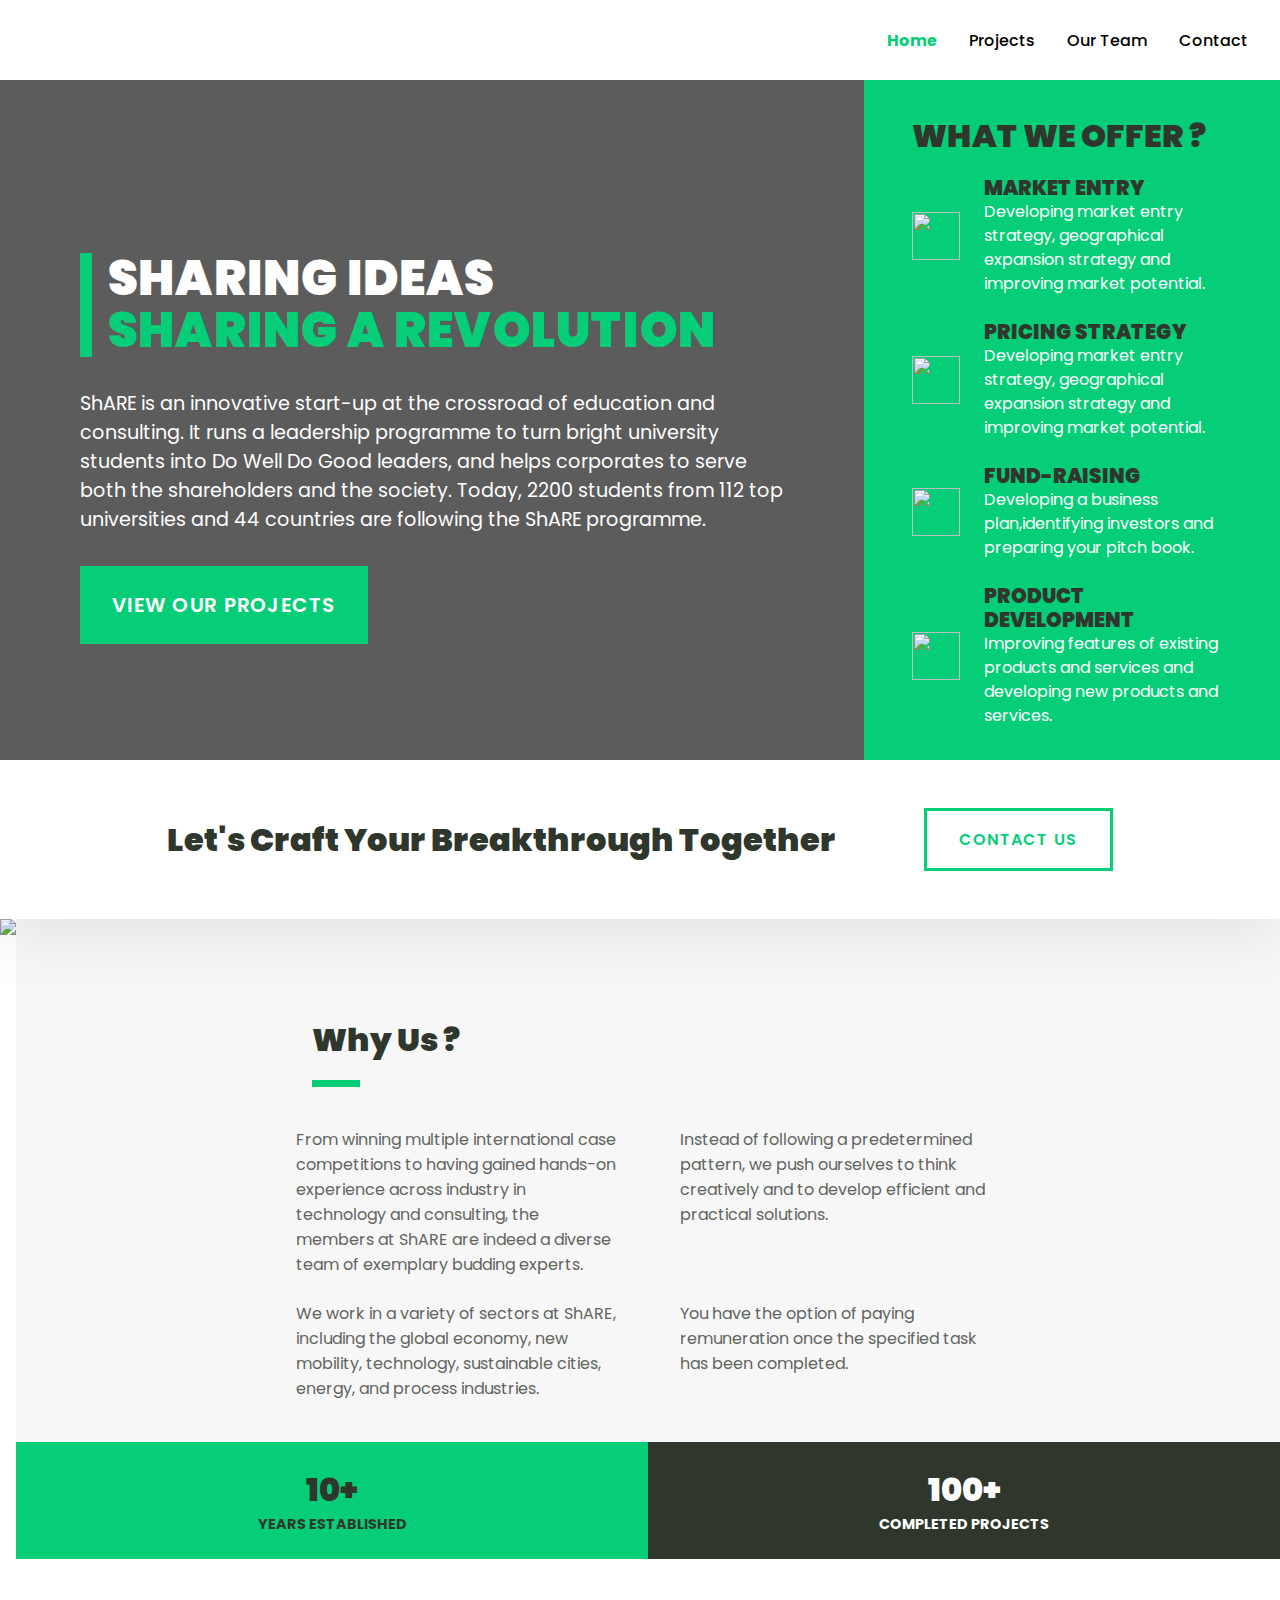
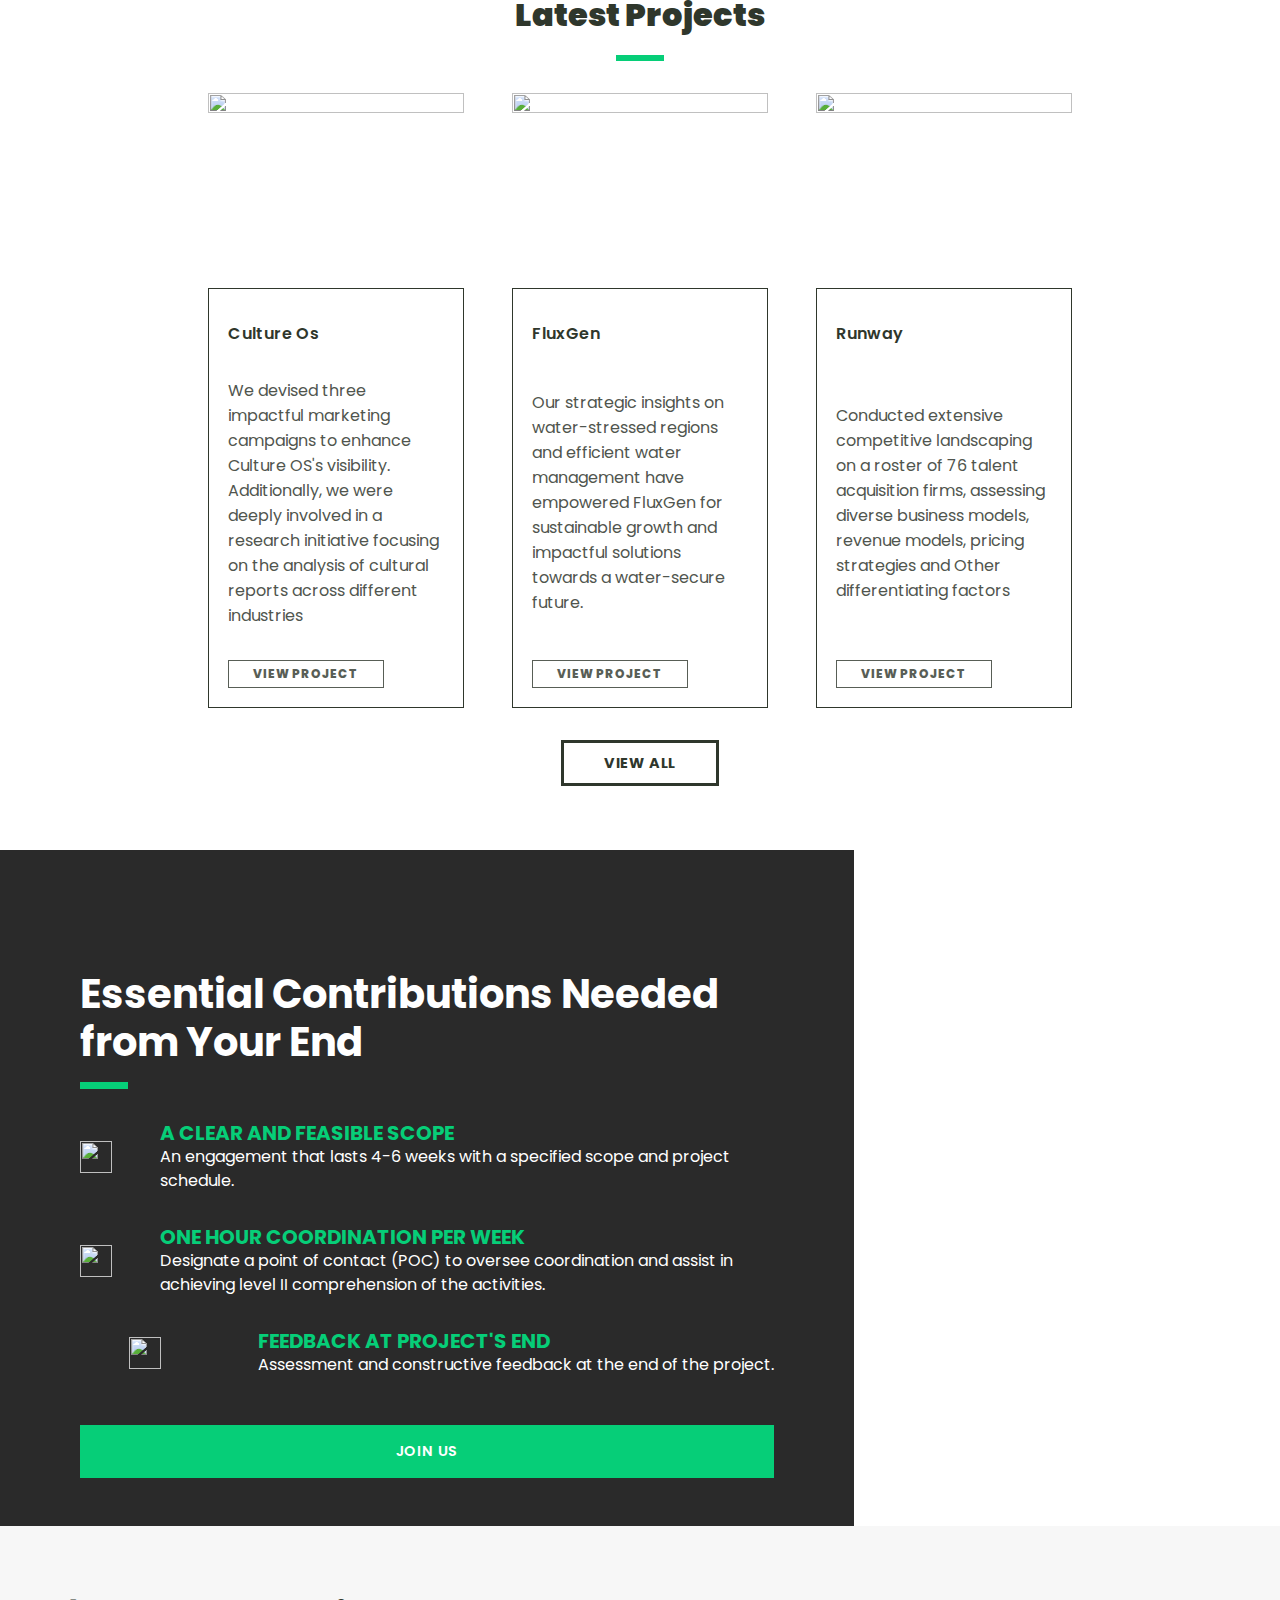
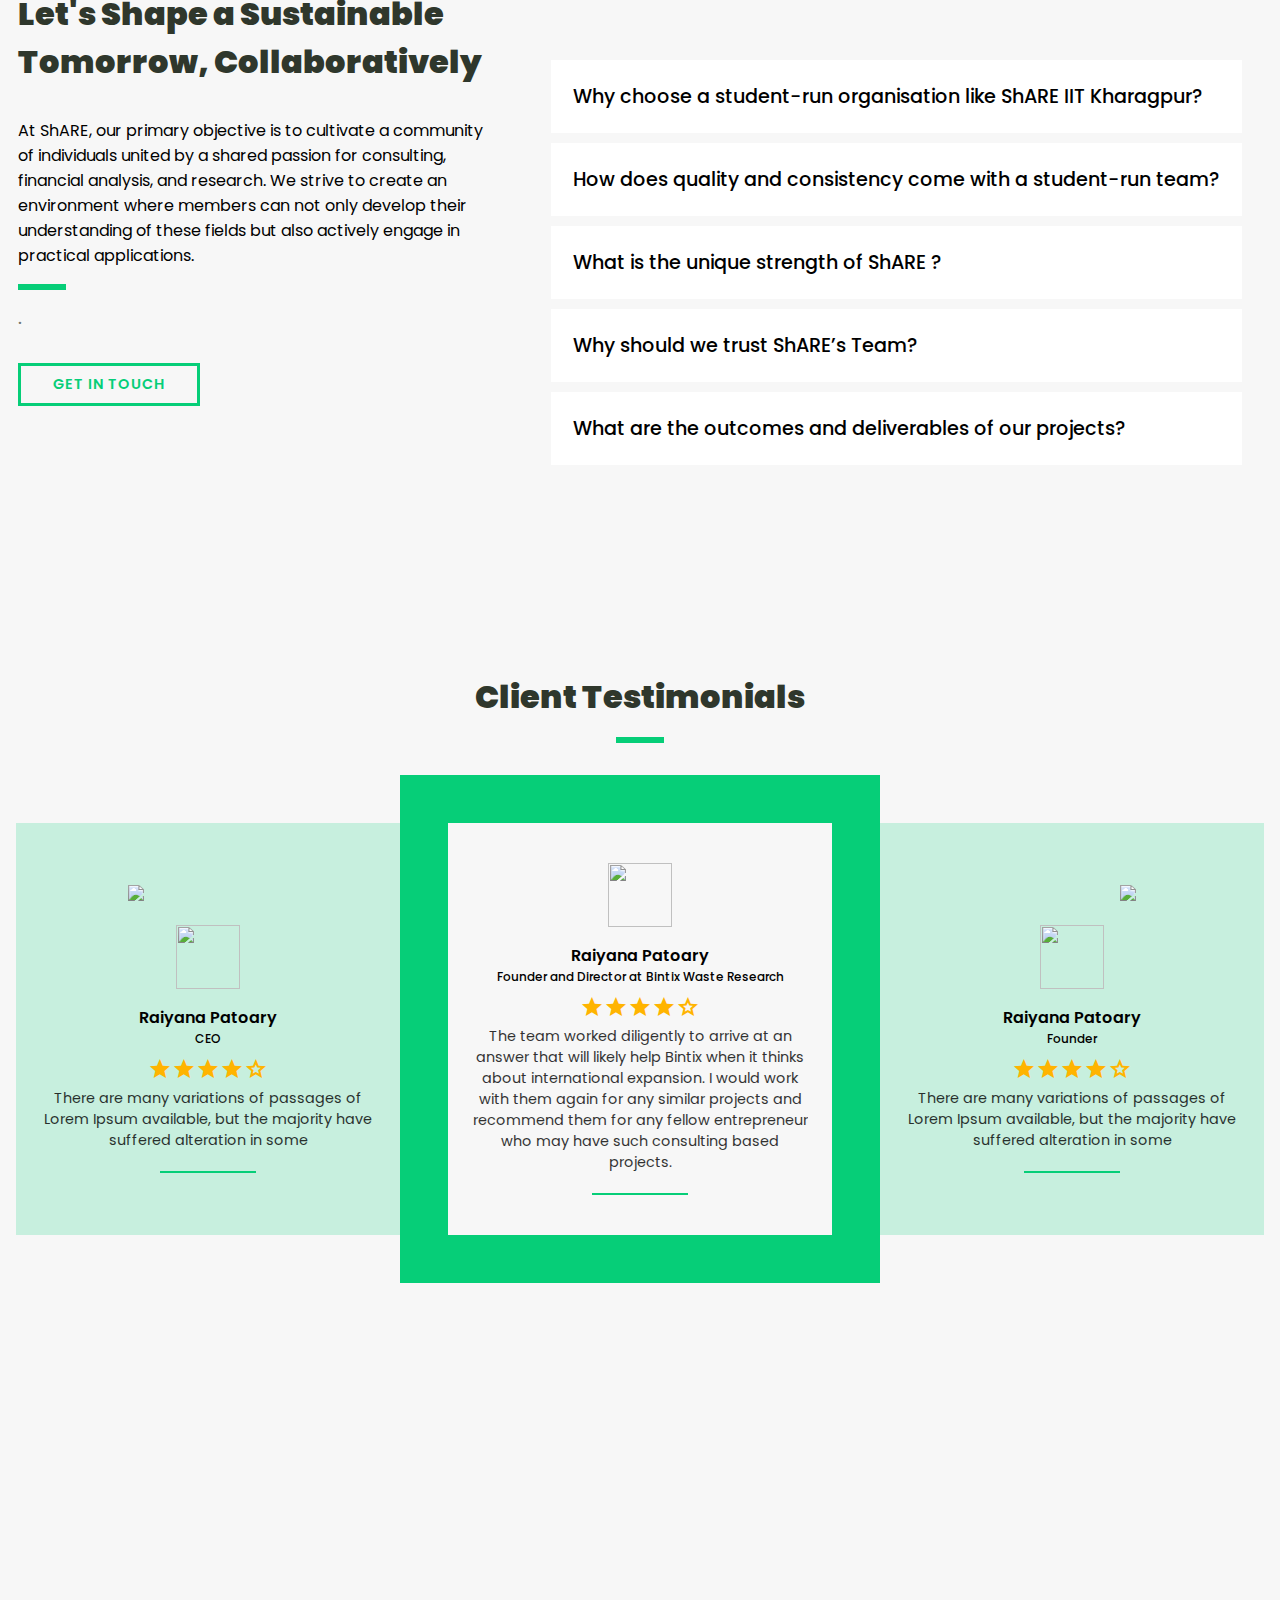
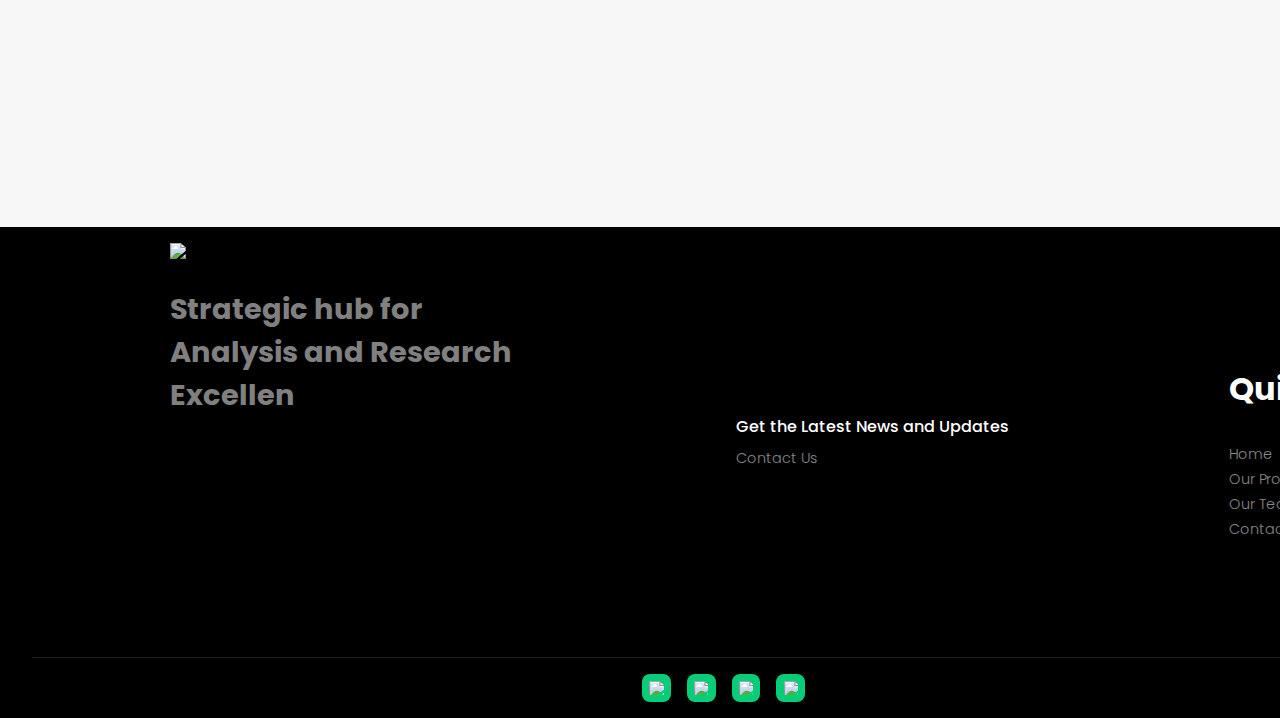
==== index.html @ e499ba80 "Add files via upload" ====
<!DOCTYPE html>
<html lang="en">
<head>
    <meta charset="UTF-8">
    <meta name="viewport" content="width=device-width, initial-scale=1.0">
    <title>ShARE - IIT Kharagpur</title>
    <link rel="stylesheet" href="style.css">
</head>
<body>
    <div id="navbar">
        
        <div id="navLogo">
            <input id="menu" class="material-symbols-outlined" type="button" value="menu">
            <div id="sidebar">
                <a href="/" style="color: #06ce78; font-weight: bolder;">Home</a>
                <a href="projects.html">Projects</a>
                <a href="Team.html">Our Team</a>
                <a href="contact.html">Contact</a>
            </div>
            <img src="assets/Logo_Share.png" alt="" id="logo">
        </div>
        <div id="navLinks">
            <a href="/" style="color: #06ce78; font-weight: bolder;">Home</a>
            <a href="projects.html">Projects</a>
            <a href="Team.html">Our Team</a>
            <a href="contact.html">Contact</a>
        </div>
    </div>


    <div id="hero">
        <div id="heroLeft">
            <!-- <img id="heroBgImg" src="assets/hero-bg.jpg"> -->
            <div id="heroLeftContent">
                <br>
                <div id="heroMotto">
                    <span>SHARING IDEAS</span>
                    <span>SHARING A REVOLUTION</span>
                </div>
                <div id="heroAbout">
                    ShARE is an innovative start-up at the crossroad of education and consulting. It runs a leadership programme to turn bright university students into Do Well Do Good leaders, and helps corporates to serve both the shareholders and the society. Today, 2200 students from 112 top universities and 44 countries are following the ShARE programme.
                </div>
                <a href= "projects.html"><input id="heroBtn" type="button" value="VIEW OUR PROJECTS"></a>
            </div>
            
        </div>

        <div id="heroRight">
            <span id="heroOfferTitle">WHAT WE OFFER ?</span>
            <div id="heroOfferList">
                <div class="heroOfferItem">
                    <img class="heroOfferImg" src="assets/offer1.png">
                    <div class="heroOfferInfo">
                        <span class="heroOfferHead">MARKET ENTRY</span>
                        <span class="heroOfferText">Developing market entry strategy, geographical expansion strategy and improving market potential.
                        </span>
                    </div>
                </div>
                <div class="heroOfferItem">
                    <img class="heroOfferImg" src="assets/offer2.png">
                    <div class="heroOfferInfo">
                        <span class="heroOfferHead">PRICING STRATEGY</span>
                        <span class="heroOfferText">Developing market entry strategy, geographical expansion strategy and improving market potential.
                        </span>
                    </div>
                </div>
                <div class="heroOfferItem">
                    <img class="heroOfferImg" src="assets/offer3.png">
                    <div class="heroOfferInfo">
                        <span class="heroOfferHead">FUND-RAISING</span>
                        <span class="heroOfferText">Developing a business plan,identifying investors and preparing your pitch book.
                        </span>
                    </div>
                </div>
                <div class="heroOfferItem">
                    <img class="heroOfferImg" src="assets/offer4.png">
                    <div class="heroOfferInfo">
                        <span class="heroOfferHead">PRODUCT DEVELOPMENT</span>
                        <span class="heroOfferText">Improving features of existing products and services and developing new products and services.
                        </span>
                    </div>
                </div>
            </div>
        </div>

    </div>

    <div id="callToAction">
        <span>Let's Craft Your Breakthrough Together</span>
        <a href="contact.html"><input type="button" value="CONTACT US"></a>
    </div>

    <div id="whyUs">
        <img id="imgs" src="assets/why-us.jpg">
        <div id="whyUsInfo">
            <span id="whyUsHead">Why Us ?<div class="greenBar"></div></span>
            <div class="whyUsTextBlock">
                <span>From winning multiple international case competitions to having gained hands-on experience across industry in technology and consulting, the members at ShARE are indeed a diverse team of exemplary budding experts.</span>
                <span>Instead of following a predetermined pattern, we push ourselves to think creatively and to develop efficient and practical solutions.</span>
            </div>
            <div class="whyUsTextBlock">
                <span>We work in a variety of sectors at ShARE, including the global economy, new mobility, technology, sustainable cities, energy, and process industries.</span>
                <span>You have the option of paying remuneration once the specified task has been completed.</span>
            </div>
            <div id="whyUsStats">
                <div>
                    <span>10+</span>
                    <span>YEARS ESTABLISHED</span>
                </div>
                <div>
                    <span>100+</span>
                    <span>COMPLETED PROJECTS</span>
                </div>
            </div>
        </div>

    </div>


    <div id="projects">
        <span id="projectsHead">Latest Projects</span>
        <div class="greenBar"></div>
        <div id="projectsList">
            <div class="projectsItem">
                <img src="assets/CultureOS.png" alt="">
                <div class="projectInfo">
                    <span class="projectTitle">Culture Os</span>
                    <span class="projectText"> We devised three impactful marketing campaigns to enhance Culture OS's visibility. Additionally, we were deeply involved in a research initiative focusing on the analysis of cultural reports across different industries</span>
                    <input class="openProjectBtn" type="button" value="VIEW PROJECT">
                </div>
            </div>
            <div class="projectsItem">
                <img src="assets/Ganesh.jpg.webp" alt="">
                <div class="projectInfo">
                    <span class="projectTitle">FluxGen</span>
                    <span class="projectText">Our strategic insights on water-stressed regions and efficient water management have empowered FluxGen for sustainable growth and impactful solutions towards a water-secure future. </span>
                    <input class="openProjectBtn" type="button" value="VIEW PROJECT">
                </div>
            </div>
            <div class="projectsItem">
                <img src="assets/proj3.jpg" alt="">
                <div class="projectInfo">
                    <span class="projectTitle">Runway</span>
                    <span class="projectText">Conducted extensive competitive landscaping on a roster of 76 talent acquisition firms,
                        assessing diverse business models, revenue models, pricing strategies and Other differentiating factors</span>
                    <input class="openProjectBtn" type="button" value="VIEW PROJECT">
                </div>
            </div>
        </div>
        <a href="projects.html"><input id="openAllProjects" type="button" value="VIEW ALL"></a>
    </div>

    <div id="joinUs">
        <div id="joinUsContent">
            <span id="joinUsTitle">Essential Contributions Needed from Your End <div class="greenBar"></div></span>
            <div id="joinUsList">
                <div class="joinUsItem">
                    <img class="joinUsImg" src="assets/Eye.png">
                    <div class="joinUsInfo">
                        <span class="joinUsHead">A CLEAR AND FEASIBLE SCOPE</span>
                        <span class="joinUsText">An engagement that lasts 4-6 weeks with a specified scope and project schedule.
                        </span>
                    </div>
                </div>
                <div class="joinUsItem">
                    <img class="joinUsImg" src="assets/Clock.png">
                    <div class="joinUsInfo">
                        <span class="joinUsHead">ONE HOUR COORDINATION PER WEEK</span>
                        <span class="joinUsText">Designate a point of contact (POC) to oversee coordination and assist in achieving level II comprehension of the activities.
                        </span>
                    </div>
                </div>
                <div class="joinUsItem">
                    <img class="joinUsImg" src="assets/Vector.png">
                    <div class="joinUsInfo">
                        <span class="joinUsHead">FEEDBACK AT PROJECT'S END</span>
                        <span class="joinUsText">Assessment and constructive feedback at the end of the project.
                        </span>
                    </div>
                </div>
            </div>
            <input id="joinUsBtn" type="button" value="JOIN US">

        </div>
        <img src="assets/video-preview.jpg" alt="">
    </div>

    <div id="FAQ">
        <div id="FAQContent">
            <span id="FAQHeader">Let's Shape a Sustainable Tomorrow, Collaboratively</span>
            <span>At ShARE, our primary objective is to cultivate a community of individuals united by a shared passion for consulting, financial analysis, and research. We strive to create an environment where members can not only develop their understanding of these fields but also actively engage in practical applications.
            </span>
            <div class="greenBar"></div>
            <span id="FAQText"> .</span>
            <input id="getInTouchBtn" type="button" value="GET IN TOUCH">
        </div>

        <!-- <div id="FAQAccordian">

            <div class="FAQItem">
                <div class="FAQquestion">
                    <span>Why choose a student-run organisation like ShARE IIT Kharagpur?
                    </span>
                </div>
                <span>ShARE offers startups a unique advantage with its agile, cost-effective approach. Leveraging the fresh perspective of student members, the firm provides innovative solutions, competitive pricing, and unparalleled commitment. Backed by leaders with experience at top firms, ShARE brings dedication and enthusiasm, fostering long-term, mutually beneficial partnerships for success. </span>
            </div>

            <div class="FAQItem">
                <div class="FAQquestion">
                    <span>How does quality and consistency come with a student-run team?</span>
                </div>
                <span>ShARE, despite being student-run, upholds professionalism through rigorous recruitment, selecting high-achieving individuals with relevant expertise. Faculty mentorship from experienced IIT KGP staff ensures adherence to industry best practices. With a proven track record of surpassing expectations, ShARE's blend of youthful energy and mentorship distinguishes it, offering impactful and reliable project delivery.</span>
            </div>

            <div class="FAQItem">
                <div class="FAQquestion">
                    <span>What is the unique strength of ShARE ?
                    </span>
                </div>
                <span>Collaborating with ShARE brings benefits, but considerations include aligning schedules due to academic commitments, acknowledging the learning curve of student members, and addressing potential resource limitations. While offering fresh perspectives, ShARE transparently communicates its capacity constraints, suggesting scalability may be better suited for larger teams, yet offering adaptable solutions within its scope. </span>
            </div>

            <div class="FAQItem">
                <div class="FAQquestion">
                    <span> Why should we trust ShARE’s Team?</span>
                </div>
                <span>College consulting firms build trust by demonstrating expertise through successful                outcomes, transparent communication about services and fees, providing client testimonials and references, maintaining confidentiality, and fostering a client-centric approach. Consistent delivery on promises, ethical practices, and a focus on client success further enhance credibility and trustworthiness.
                </span>
            </div>

            <div class="FAQItem">
                <div class="FAQquestion">
                    <span>What are the outcomes and deliverables of our projects?</span>
                </div>
                <span>Offering market research, data analysis, business plans, and implementation strategies demonstrates a comprehensive consulting approach, showcasing a commitment to delivering valuable insights. Our society becomes a valuable resource for businesses seeking effective consulting services.</span>
            </div>
        </div> -->

<div class="faq-container">
    <div class="faq-item">
        <div class="faq-question" onclick="toggleAnswer(1)">Why choose a student-run organisation like ShARE IIT Kharagpur?</div>
        <div class="faq-answer">ShARE offers startups a unique advantage with its agile, cost-effective approach. Leveraging the fresh perspective of student members, the firm provides innovative solutions, competitive pricing, and unparalleled commitment. Backed by leaders with experience at top firms, ShARE brings dedication and enthusiasm, fostering long-term, mutually beneficial partnerships for success.</div>
    </div>

    <div class="faq-item">
        <div class="faq-question" onclick="toggleAnswer(2)">How does quality and consistency come with a student-run team?</div>
        <div class="faq-answer">ShARE, despite being student-run, upholds professionalism through rigorous recruitment, selecting high-achieving individuals with relevant expertise. Faculty mentorship from experienced IIT KGP staff ensures adherence to industry best practices. With a proven track record of surpassing expectations, ShARE's blend of youthful energy and mentorship distinguishes it, offering impactful and reliable project delivery.</div>
    </div>
	 <div class="faq-item">
        <div class="faq-question" onclick="toggleAnswer(3)">What is the unique strength of ShARE ?</div>
        <div class="faq-answer">Collaborating with ShARE brings benefits, but considerations include aligning schedules due to academic commitments, acknowledging the learning curve of student members, and addressing potential resource limitations. While offering fresh perspectives, ShARE transparently communicates its capacity constraints, suggesting scalability may be better suited for larger teams, yet offering adaptable solutions within its scope.</div>
    </div>
	 <div class="faq-item">
        <div class="faq-question" onclick="toggleAnswer(4)">Why should we trust ShARE’s Team?</div>
        <div class="faq-answer">College consulting firms build trust by demonstrating expertise through successful                outcomes, transparent communication about services and fees, providing client testimonials and references, maintaining confidentiality, and fostering a client-centric approach. Consistent delivery on promises, ethical practices, and a focus on client success further enhance credibility and trustworthiness.</div>
    </div>

	 <div class="faq-item">
        <div class="faq-question" onclick="toggleAnswer(5)">What are the outcomes and deliverables of our projects?</div>
        <div class="faq-answer">Offering market research, data analysis, business plans, and implementation strategies demonstrates a comprehensive consulting approach, showcasing a commitment to delivering valuable insights. Our society becomes a valuable resource for businesses seeking effective consulting services.</div>
    </div>

    <!-- Add more FAQ items as needed -->

</div>
    </div>

    <div id="reviews">
        <span id="reviewsHead">Client Testimonials</span>
        <div class="greenBar"></div>
        <div id="testimonials">
            <div id="review1">
                <img src="assets/apostrophe-open.png">
                <img class="reviewImg" src="assets/reviewer1.png">
                <span class="reviewName">Raiyana Patoary</span>
                <span class="reviewPosition">CEO</span>
                <div class="rating">
                    <span class="material-symbols-outlined" style="font-variation-settings: 'FILL' 1, 'wght' 400, 'GRAD' 0, 'opsz' 24">star</span>
                    <span class="material-symbols-outlined" style="font-variation-settings: 'FILL' 1, 'wght' 400, 'GRAD' 0, 'opsz' 24">star</span>
                    <span class="material-symbols-outlined" style="font-variation-settings: 'FILL' 1, 'wght' 400, 'GRAD' 0, 'opsz' 24">star</span>
                    <span class="material-symbols-outlined" style="font-variation-settings: 'FILL' 1, 'wght' 400, 'GRAD' 0, 'opsz' 24">star</span>
                    <span class="material-symbols-outlined" style="font-variation-settings: 'FILL' 0, 'wght' 400, 'GRAD' 0, 'opsz' 24">star</span>
                </div>
                <span class="reviewText">There are many variations of passages of Lorem Ipsum available, but the majority have suffered alteration in some</span>
                <div class="greenBarLong"></div>
            </div>

            <div id="review2">
                <img class="reviewImg" src="assets/reviewer2.png">
                <span class="reviewName">Raiyana Patoary</span>
                <span class="reviewPosition">Founder and Director at Bintix Waste Research</span>
                <div class="rating">
                    <span class="material-symbols-outlined" style="font-variation-settings: 'FILL' 1, 'wght' 400, 'GRAD' 0, 'opsz' 24">star</span>
                    <span class="material-symbols-outlined" style="font-variation-settings: 'FILL' 1, 'wght' 400, 'GRAD' 0, 'opsz' 24">star</span>
                    <span class="material-symbols-outlined" style="font-variation-settings: 'FILL' 1, 'wght' 400, 'GRAD' 0, 'opsz' 24">star</span>
                    <span class="material-symbols-outlined" style="font-variation-settings: 'FILL' 1, 'wght' 400, 'GRAD' 0, 'opsz' 24">star</span>
                    <span class="material-symbols-outlined" style="font-variation-settings: 'FILL' 0, 'wght' 400, 'GRAD' 0, 'opsz' 24">star</span>
                </div>
                <span class="reviewText">The team worked diligently to arrive at an answer that will likely help Bintix when it thinks about international expansion. I would work with them again for any similar projects and recommend them for any fellow entrepreneur who may have such consulting based projects.</span>
                <div class="greenBarLong"></div>
            </div>

            <div id="review3">
                <img src="assets/apostrophe-close.png">
                <img class="reviewImg" src="assets/reviewer3.png">
                <span class="reviewName">Raiyana Patoary</span>
                <span class="reviewPosition">Founder</span>
                <div class="rating">
                    <span class="material-symbols-outlined" style="font-variation-settings: 'FILL' 1, 'wght' 400, 'GRAD' 0, 'opsz' 24">star</span>
                    <span class="material-symbols-outlined" style="font-variation-settings: 'FILL' 1, 'wght' 400, 'GRAD' 0, 'opsz' 24">star</span>
                    <span class="material-symbols-outlined" style="font-variation-settings: 'FILL' 1, 'wght' 400, 'GRAD' 0, 'opsz' 24">star</span>
                    <span class="material-symbols-outlined" style="font-variation-settings: 'FILL' 1, 'wght' 400, 'GRAD' 0, 'opsz' 24">star</span>
                    <span class="material-symbols-outlined" style="font-variation-settings: 'FILL' 0, 'wght' 400, 'GRAD' 0, 'opsz' 24">star</span>
                </div>
                <span class="reviewText">There are many variations of passages of Lorem Ipsum available, but the majority have suffered alteration in some</span>
                <div class="greenBarLong"></div>
            </div>
        </div>
        <div class="slider-container">
            <div class="slides">
                <div class="slide"><img src="assets/c2.png" alt="Image 1"></div>
                <div class="slide"><img src="assets/c1.png" alt="Image 2"></div>
                <div class="slide"><img src="assets/c3.png" alt="Image 3"></div>
                <!-- Add more slides as needed -->
            </div>
        
            <div class="slider-btn prev" onclick="prevSlide()">&#10094;</div>
            <div class="slider-btn next" onclick="nextSlide()">&#10095;</div>
        </div>
    </div>

    <div id="clients">
       <div class="imga1"><div class="imgaa"></div>
       <div class="imgab"></div>
       <div class="imgac"></div></div>
       <div class="imga2"><div class="imgad"></div><br>
       <div class="imgae"></div>
       <div class="imgaf"></div></div>
    </div>

    <div id="footerContainer">
        <div id="footer">
            <div id="footerLinks">
                <div id="newsletter">
                    <img src="assets/Logo_Share_2.png" alt="ShARE">
                    <span class="heading"><h1>Strategic hub for Analysis and Research Excellen</h1></span>
                </div>
            <!--<div class="footerLinksBlock">
                    <span>Office</span>
                    <div id="address">
                        <span class="material-symbols-outlined">Come Find Us</span>
                        <span>IIT Kharagpur,<br>Kharagpur,<br>West Bengal</span>
                    </div> 
                </div> -->
                <div class="footerLinksBlock">
                    <span>Get the Latest News and Updates</span>
                    <a href="" class = "Contact" type="button"> Contact Us</a>
                </div>
                <div class="footerLinksBlock">
                    <span><h1>Quick Links</h1></span>
                    <span><a href="index.html">Home</a></span>
                    <span><a href="projects.html">Our Projects</a></span>
                    <span>
                        <a href="Team.html">Our Team</a>
                    </span>
                    <span><a href="contact.html">Contact Us</a></span>
                </div>
            </div>
            <div id="footerSocials">
                <a href="https://twitter.com/IitShare74714"><img src="assets/twitter.png" alt="Twitter"> </a>
                <a href="https://www.linkedin.com/company/share-iit-kharagpur/mycompany/"><img src="assets/linkedin.png" alt="Linkedin"> </a>
                <a href="https://www.youtube.com/@shareiitkharagpur4101"><img src="assets/youtube.png" alt="YouTube"> </a>
                <a href="https://www.facebook.com/share.iitkgp"><img src="assets/facebook.png" alt="Facebook"> </a>
            </div>
        </div>    
    </div>
    <!-- <script src="app.js"></script> -->
    <script >
        let currentIndex = 0;
const totalSlides = document.querySelectorAll('.slide').length;
 function showSlide(index) {
        const slides = document.querySelector('.slides');
        if (index < 0) {
            currentIndex = totalSlides - 1;
        } else if (index >= totalSlides) {
            currentIndex = 0;
        } else {
            currentIndex = index;
        }

        const translateValue = -currentIndex * 100 + '%';
        slides.style.transform = `translateX(${translateValue})`;
    }

    function nextSlide() {
        showSlide(currentIndex + 1);
    }

    function prevSlide() {
        showSlide(currentIndex - 1);
    }

    // Auto slide every 3 seconds (adjust as needed)
    setInterval(nextSlide, 5000);


    function toggleAnswer(index) {
        var answer = document.getElementsByClassName('faq-answer')[index - 1];
        answer.classList.toggle('show');
    }

    const faqs = document.querySelectorAll(".FAQItem");
console.log(faqs)

const openFAQ = (i) => {
    faqs.forEach((a, j) => {
        if (i == j) {
            a.classList.toggle("active")
        }
        else {
            a.classList.remove('active');
        }
    })
}

faqs.forEach((a, i) => {
    a.addEventListener("click", () => { openFAQ(i) })
})

document.getElementById('hamburger-menu').addEventListener('click', function () {
    var navLinks = document.getElementById('navLinks');
    navLinks.style.display = (navLinks.style.display === 'flex') ? 'none' : 'flex';
});


    </script>
</body>
</html>
---- style.css ----
@import url('https://fonts.googleapis.com/css2?family=Poppins:wght@100;200;300;400;500;600;700;800;900&display=swap');
@import url("https://fonts.googleapis.com/css2?family=Material+Symbols+Outlined:opsz,wght,FILL,GRAD@20..48,100..700,0..1,-50..200");

body {
    margin: 0;
    font-family: 'Poppins', sans-serif;
  
}

:root {
    --green: #06ce78;
    --gray: #2f372c;
    --light-gray: #50554e;
}

* { 
    font-family: 'Poppins', sans-serif;
}

#navbar {
    width: 100%;
    box-sizing: border-box;
    padding: 0 2rem;
    display: flex;
    flex-direction: row;
    justify-content: space-between;
    align-items: center;
    position: fixed;
    top: 0;
    left: 0;
    background: white;
    z-index: 100;
    height: 5rem;
}

#navLinks {
    display: flex;
    flex-direction: row;
    column-gap: 2rem;
}

#navLinks a {
    text-decoration: none;
    font-family: 'Poppins', sans-serif;
    color: black;
    font-weight: 500;
}

#navLogo img {
    max-height: 80px !important;
    padding-top: 0.8rem;
}
#navLinks a:hover {
    text-decoration: underline;
    text-underline-position: from-font;
}
#menu {
    background: transparent;
    border: none;
    display: none;
    color: var(--text-color);
}

#navLogo{
    display: flex;
    flex-direction: row;
    column-gap: 20px;
    margin-bottom: 5px;
}
#sidebar {
    display: flex;
    height: 100%;
    position: fixed;
    top: 0;
    left: -100vw;
    padding: 3rem;
    flex-direction: column;
    row-gap: 2rem;
    background: #edeae5;
    transition: all 0.5s;
    box-shadow: 100rem 0 0 200rem #2c181000;
}


#menu:focus ~ #sidebar {
    box-shadow: 100rem 0 0 200rem #2c181099;
    left: 0;
}

#sidebar:active {
    box-shadow: 100rem 0 0 200rem #2c181099;
    left: 0;
}


#sidebar a {
    text-decoration: none;
    color: var(--text-color);
    font-family: var(--font-sans);
    font-size: 1.25rem;

}

#hero {
    width: 100%;
    display: flex;
    flex-direction: row;
    margin-top: 5rem;
}



#heroLeft {
    background-image: url(assets/hero-bg.jpg);
    background-size: cover;
    background-position: center center;
}

#heroBgImg {
    width: 100%;
    height: 100%;
    position: absolute;
    z-index: 0;
    object-fit: cover;
    filter: brightness(0.2) contrast(0.8);
}

#heroLeftContent {
    display: flex;
    flex-direction: column;
    row-gap: 2rem;
    box-sizing: border-box;
    padding: 3rem 5rem ;
    background: #333c;
    width: 100%;
    height: 100%;
    justify-content: center;
}

#heroMotto {
    z-index: 1;
    display: flex;
    flex-direction: column;
    border: solid var(--green);
    border-width: 0 0 0 0.75rem;
    padding: 0 1rem;
}

#heroMotto span {
    font-weight: 900;
    font-size: 3rem;
    line-height: 3.25rem;
    letter-spacing: 0.075rem;
}

#heroMotto span:nth-child(1) {
    color: white;

}

#heroMotto span:nth-child(2) {
    color: var(--green);
}

#heroAbout {
    z-index: 1;
    color: white;
    font-weight: 400;
    font-size: 1.2em;
}

#heroBtn {
    z-index: 1;
    color: white;
    font-weight: 600;
    font-size: 1.25rem;
    padding: 1.5rem 2rem;
    background: var(--green);
    border: none;
    width: max-content;
    letter-spacing: 0.08rem;
    cursor: pointer;
    
}

#heroRight {
    background: var(--green);
    display: flex;
    flex-direction: column;
    padding: 2rem 3rem;
    width: 100%;
}

#heroOfferTitle {
    font-size: 2rem;
    font-weight: 900;
    color: var(--gray);
    margin-bottom: 1rem;
}

#heroOfferList {
    display: flex;
    flex-direction: column;
    row-gap: 1.5rem;
}

.heroOfferItem {
    display: flex;
    flex-direction: row;
    column-gap: 1.5rem;
}

.heroOfferInfo {
    display: flex;
    flex-direction: column;
}

.heroOfferImg {
    margin: auto;
    height: 3rem;
    width: 3rem;

}

.heroOfferHead {
    color: var(--gray);
    font-weight: 900;
    font-size: 1.25rem;
    line-height: 1.5rem;

}

.heroOfferText {
    color: white;
    font-weight: 400;
    font-size: 1rem;
    line-height: 1.5rem;

}

#callToAction {
    padding: 3rem 5rem;
    width: 100%;
    box-sizing: border-box;
    z-index: 100;
    box-shadow: 0 1rem 4rem #6662;
    display: flex;
    flex-direction: row;
    align-items: center;
    justify-content: space-evenly;
}

#callToAction span {
    color: var(--gray);
    font-weight: 900;
    font-size: 2rem;
}

#callToAction input[type=button] {
    color: var(--green);
    font-weight: 600;
    font-size: 1rem;
    padding: 1rem 2rem;
    background: white;
    border: solid var(--green) 0.2rem;
    width: max-content;
    letter-spacing: 0.08rem;
    transition: all 0.2s;
    cursor: pointer;
}

#callToAction input[type=button]:hover {
    color: white;
    font-weight: 700;
    background: var(--green);
}

#whyUs {
   
    display: flex;
    flex-direction: row;
    width: 100%;
}

#whyUs img {
    height: 40rem;
    z-index: -1;
}

#whyUsInfo {
    padding-top:3.5rem;
   

    display: flex;
    flex-direction: column;
    width: 100%;
    background: #00000008;
}

#whyUsHead {
    color: var(--gray);
    font-weight: 900;
    font-size: 2rem;
    margin: auto auto 0px auto;
    width: 44rem;
    padding-left: 2rem ;
}

.whyUsTextBlock {
    display: flex;
    flex-direction: row;
    column-gap: 4rem;
    margin: 1.5rem auto 0 auto;
    padding-left: 2rem;
    padding-right: 2rem;
}

.whyUsTextBlock span {
    color:var(--light-gray);
    opacity: 0.9;
    width: 20rem;
}

#whyUsStats {
    width: 100%;
    display: flex;
    flex-direction: row;
    margin-top: auto;
}

#whyUsStats div {
    padding: 1.5rem 0;
    width: 50%;
    box-sizing: border-box;
    display: flex;
    flex-direction: column;
    align-items: center;
}

#whyUsStats div:nth-child(1) {
    background: var(--green);
    color: var(--gray);
}

#whyUsStats div:nth-child(2) {
    background: var(--gray);
    color: white;
}

#whyUsStats div span:nth-child(1) {
    font-size: 2rem;
    font-weight: 900;
}

#whyUsStats div span:nth-child(2) {
    font-size: 0.9rem;
    font-weight: 700;
}


#projects {
    display: flex;
    flex-direction: column;
    width: 100%;
    box-sizing: border-box;
    padding: 2rem;
    align-items: center;
}

#projects2 {
    display: flex;
    flex-direction: column;
    width: 100%;
    box-sizing: border-box;
    padding: 2rem;
    align-items: center;
    
}

#navLogo img{
    max-height: 80px !important;
} 
#projectsHead {
    font-size: 2rem;
    font-weight: 900;
    color: var(--gray);
}

.greenBar {
    width: 3rem;
    margin: 1rem 0;
    height: 0.4rem;
    background: var(--green);
}

#projectsList {
    display: flex;
    flex-direction: row;
    column-gap: 3rem;
    margin-top: 1rem;
}

.projectsItem {
    display: flex;
    flex-direction: column;
    row-gap: 1.5rem;
    width: 16rem;
}

.projectsItem img {
   width: 100%;
    height: auto;
    aspect-ratio: 3/2;

}

.projectInfo {
    width: 100%;
    box-sizing: border-box;
    padding: 2rem 1.2rem 1.2rem 1.2rem;
    border: solid var(--gray) 0.05rem;
    display: flex;
    flex-direction: column;
    row-gap: 2rem;
    height: 420px;
    justify-content:space-between;
    
}

.projectTitle {
    color: var(--gray);
    font-weight: 600;
    letter-spacing: 0.025rem;
}

.projectText {
    width: 100%;
    color: var(--light-gray);
}

.openProjectBtn {
    background: white;
    padding: 0.25rem 1.5rem;
    color: var(--gray);
    border: solid var(--gray) 0.1rem;
    width: max-content;
    font-weight: 800;
    font-size: 0.75rem;
    letter-spacing: 0.05rem;
    opacity: 0.8;
    transition: all 0.2s;
    cursor: pointer;
}

.openProjectBtn:hover {
    background: var(--gray);
    color: white;
}

#openAllProjects {
    background: white;
    padding: 0.6rem 2.5rem;
    color: var(--gray);
    border: solid var(--gray) 0.2rem;
    width: max-content;
    font-weight: 700;
    font-size: 0.9rem;
    letter-spacing: 0.05rem;
    margin: 2rem;
    transition: all 0.2s;
    cursor: pointer;
}

#openAllProjects:hover {
    background: var(--gray);
    color: white;
}

#joinUs {
    display: flex;
    flex-direction: row;
}

#joinUsTitle {
    font-size: 2.5rem;
    line-height: 3rem;
    font-weight: 700;
    color: white;
}

#joinUsContent {
    display: flex;
    flex-direction: column;
    background: #2a2a2a;
    padding: 3rem calc(25vw - 15rem);
    padding-top: 7.5rem;
}


#joinUsList {
    display: flex;
    flex-direction: column;
    row-gap: 2rem;
    margin: 1rem 0;
}

.joinUsItem {
    display: flex;
    flex-direction: row;
    column-gap: 3rem;
}

.joinUsInfo {
    display: flex;
    flex-direction: column;
}

.joinUsImg {
    margin: auto;
    height: 2rem;
    width: 2rem;

}

.joinUsHead {
    color: var(--green);
    font-weight: 700;
    font-size: 1.25rem;
    line-height: 1.5rem;

}

.joinUsText {
    color: white;
    font-weight: 400;
    font-size: 1rem;
    line-height: 1.5rem;

}

#joinUsBtn {
    background-color: var(--green);
    border: none;
    padding: 1rem 2rem;
    color: white;
    font-size: 0.9rem;
    font-weight: 600;
    letter-spacing: 0.05rem;
    margin-top: 2rem;
    cursor: pointer;
    transition: all 0.2s;
}

#joinUs > img { 
    width: 50%;
    object-fit: cover;

}

#FAQAccordian {
    display: flex;
    flex-direction: column;
}

#FAQ {
    background: #f7f7f7;
    display: flex;
    flex-direction: row;
    width: 100%;
    padding: 4rem 0;
}

#FAQContent {
    display: flex;
    flex-direction: column;
    max-width: 30rem;
    margin: 0 1rem 0 auto;
}

#FAQHeader {
    font-weight: 900;
    font-size: 2rem;
    color: var(--gray);
    padding-bottom:2rem;
}

#FAQText {
    font-weight: 500;
    font-size: 1rem;
    opacity: 0.8;
    color: var(--light-gray); 
}

#getInTouchBtn {
    padding: 0.5rem 2rem;
    background: none;
    border: solid var(--green) 0.2rem;
    color: var(--green);
    font-weight: 600;
    letter-spacing: 0.05rem;
    font-size: 0.9rem;
    width: max-content;
    margin-top: 2rem;
    transition: all 0.2s;
    cursor: pointer;
}

#getInTouchBtn:hover {
    background: var(--green);
    color: white;
    font-weight: 700;
}


#FAQAccordian {
    margin: 0 auto 0 1rem;
    display: flex;
    flex-direction: column;
    max-width: 50rem;
}

/* .FAQItem {
    display: flex;
    flex-direction: column;
    max-height: 4rem;
    overflow: hidden;
    background: white;
    border: solid #ddd;
    border-width: 0 0 0.05rem 0;
    transition: all 0.5s ease-in-out;
    margin-bottom: 5px;
}


.FAQquestion {
    display: flex;
    flex-direction: row;
    height: 4rem;
    padding-bottom: 5px;
    margin-top: 1rem;
    margin-bottom: 1rem;
    /* margin-bottom: 1px; */
    /* align-items: center; */



/* .FAQquestion span {
    min-height: 4rem;
    display: block;
    line-height: 2rem;
    padding: 0 1.5rem;
    font-weight: 600;
    box-sizing: border-box;
}

.FAQquestion::after {
    content: "+";
    display: block;
    height: 1.25rem;
    width: 1.25rem;
    background: var(--green);
    color: white;
    font-weight: 500;
    font-size: 1rem;
    text-align: center;
    line-height: 1.25rem;
    margin-right: 1rem;
    border-radius: 2rem;
    position:relative;
    top:35%;
}

.FAQItem > span {
    padding: 0 1.5rem 1rem 1.5rem;
    color: var(--light-gray);
    opacity: 0;
    transition: all 0.5s ease-in-out;
    overflow-y: scroll;
}

.FAQItem.active {
    max-height: 10rem;
}  */
.faq-container {
    max-width: 1200px;
    margin: 50px auto;
    background-color: #f7f7f7;
    /* box-shadow: 0 0 10px var(--green); */
    padding: 20px;
}

.faq-item {
    /* border: 1px solid black; */
    margin-bottom: 10px;
}

.faq-question {
    font-weight: 500;
    cursor: pointer;
    padding: 22px;
    background-color: white;
    font-size: 1.2rem;

}

.faq-answer {
    display: none;
    padding: 10px;
    word-wrap: break-word; /* Add this line */
    max-width: 100%; /* Set max-width if needed */
    transition:2s;
}

.faq-answer.show {
    display: block;
    
}
/* .FAQItem.active .FAQquestion::after {
    content: "-";
}

.FAQItem.active > span {
    margin-top: -0.5rem;
    opacity: 0.8;
} */

#reviews {
    display: flex;
    flex-direction: column;
    align-items: center;
    background: #f7f7f7;
    padding: 4rem 0;
}

#reviewsHead {
    font-size: 2rem;
    font-weight: 900;
    color: var(--gray);
}

#testimonials {
    display: flex;
    flex-direction: row;
    column-gap: 3rem;
    margin-top: 4rem;
}

#review1, #review2, #review3 {
    display: flex;
    flex-direction: column;
    width: 24rem;
    align-items: center;
    box-sizing: border-box;
    padding: 2.5rem 1.5rem;
    justify-content: center
}

#review1 img:nth-child(1) {
    margin-right: 8rem;
    margin-bottom: 1.5rem;
    width: 2rem;
}

#review3 img:nth-child(1) {
    margin-left: 8rem;
    margin-bottom: 1.5rem;
    width: 2rem;
}

.reviewImg {
    width: 4rem;
    height: 4rem;
}

.reviewName {
    font-size: 1rem;
    font-weight: 600;
    margin: 1rem 0 0 0;
}

.reviewPosition {
    font-size: 0.75rem;
    font-weight: 500;
}
.rating {
    display: flex;
    flex-direction: row;
    margin: 0.5rem 0;
}
.rating span {
    color: #ffb400;
}

.reviewText {
    text-align: center;
    opacity: 0.8;
    font-size: 0.9rem;
}

.greenBarLong {
    width: 6rem;
    height: 0.15rem;
    background: var(--green);
    margin-top: 1.25rem;
}

#review1, #review3 {
    background: #c7efde;
}

#review2 {
    outline: solid var(--green);
    outline-width: 3rem;
    z-index: 10;
}

#clients {
    padding: 4rem 0;
    background: #f7f7f7;
    width: 100%;
    display: flex;
    display:flex;
    flex-direction:column;
    /* flex-direction: column; */
    /* align-items: center; */
    /*  
    /* justify-content: flex-end */
   

}

.imga1,.imga2{
    display: flex;
    flex-direction: row;
    margin:0;
    justify-content: center;
}
.imgaa{
    display:inline-block;
    margin:0;
    height:200px;
    width: 60vw;
    background: url(assets/1.jpg);
    background-size: cover; /* Ensure the background image covers the entire div */
    background-position: center; 
    background-repeat: no-repeat;
    /* padding-left:3rem;
    padding-right:3rem; */
}
.imgab{
    display:inline-block;
    margin:0;
    height:200px;
    width: 60vw;
    background: url(assets/2.jpg);
    background-size: cover; /* Ensure the background image covers the entire div */
    background-position: center; 
    background-repeat: no-repeat;
    


    /* padding-left:3rem;
    padding-right:3rem; */
}
.imgac{
    display:inline-block;
    margin:0;
    height:200px;
    width: 60vw;
    background: url(assets/3.jpg);
    background-size: cover; /* Ensure the background image covers the entire div */
    background-position: center; 
    background-repeat: no-repeat;
    /* padding-left:3rem;
    padding-right:3rem; */
}
.imgad{
    display:inline-block;
    margin:0;
    height:200px;
    width: 60vw;
    background: url(assets/4.jpg);
    background-size: cover; /* Ensure the background image covers the entire div */
    background-position: center; 
    background-repeat: no-repeat;
    /* padding-left:3rem;
    padding-right:3rem; */
}
.imgae{
    display:inline-block;
    margin:0;
    height:200px;
    width: 60vw;
    background: url(assets/5.jpg);
    background-size: 100% 100%; /* Ensure the background image covers the entire div */
    background-position:center; 
    background-repeat: no-repeat;
    /* padding-left:3rem;
    padding-right:3rem; */
}
.imgaf{
    display:inline-block;
    margin:0;
    height:200px;
    width: 60vw;
    background: url(assets/6.jpg);
    background-size: cover; /* Ensure the background image covers the entire div */
    background-position: center; 
    background-repeat: no-repeat;
    /* padding-left:3rem;
    padding-right:3rem; */
}

#clients img {
    width: 20vw;
    height:auto;
    margin:0;
    aspect-ratio:3/2;
    /* object-fit: cover; */

}

#footerContainer {
    width: 100%;
    background: black;
    display: flex;
    flex-direction: column;
    justify-content: space-between;
}

#footer {
    padding: 1rem 2rem;
    width: fit-content;
    box-sizing: border-box;
    display: flex;
    flex-direction: column;
    justify-content: space-between;
}

#footerLinks {
    display: flex;
    flex-direction: row;
    width: max-content;
    margin: 0 auto;
    padding: 0 0 1rem 0;
    border-bottom: solid #ddd2 0.1rem;
    column-gap: 6rem;
    justify-content: space-between;
}

#newsletter {
    display: flex;
    flex-direction: column;
    max-width: 25%;
    align-self:flex-start;
    margin-left: 10%;
}

#newsletter span {
    color: white;
    font-size: 0.9rem;
    opacity: 0.5;
}

#newletterSub {
    display: flex;
    flex-direction: row;
    border-radius: 4rem;
    height: 2.5rem;
    margin: 1rem 0;
    background-color: white;
    overflow: hidden;
}

#newletterSub input[type=email] {
    width: 100%;
    padding: 0 1.5rem;
    height: 2.5rem;
    margin: 0;
    border: none;
    outline: navajowhite;
    font-weight: 600;
}

#newletterSub input[type=email]::placeholder {
    font-weight: 500;
    color: var(--light-gray);
}

#newletterSub input[type=email] {
    width: 100%;
}

#newletterSub input[type=button] {
    padding: 0 2rem;
    color: white;
    border: none;
    background: var(--green);
    border-radius: 4rem;
    font-weight: 500;
    cursor: pointer;
}

.footerLinksBlock {
    display: flex;
    flex-direction: column;
    align-self: center;
    max-width: 20%;
    color: white;
    size: 20px;
    margin-top: 100px;
    margin-bottom: 100px;
}

.footerLinksBlock > span:nth-child(1) {
    color: white;
    font-weight: 500;
    margin-bottom: 0.4rem;
}

.footerLinksBlock a {
    color: #fff8;
    text-decoration: none;
    font-size: 0.9rem;
    line-height: 1.5rem;
    font-weight: 300;
}

.footerLinksBlock a:hover {
    text-decoration: underline;
    color: #fffc;
    text-underline-position: from-font;
}

#address span.material-symbols-outlined {
    color: var(--green);
    font-variation-settings:
    'FILL' 1,
    'wght' 900,
    'GRAD' 0,
    'opsz' 24;
    font-size: 1.2rem;
    transform: translate(-0.1rem, 0.25rem);

}

#address span {
    color: #fff8;
    font-size: 0.9rem;
    font-weight: 400;
}

#footerSocials {
    display: flex;
    flex-direction: row;
    width: 100%;
    justify-content: center;
    column-gap: 1rem;

}

#footerSocials a {
    display: flex;
    align-items: center;
    justify-content: center;
    height: 1.8rem;
    width: 1.8rem;
    background: var(--green);
    border-radius: 0.5rem;
    margin-top: 1rem;
    transition: all 0.2s;
}

#footerSocials a:hover {
    transform: scale(1.1);
}

#footerSocials a img {
    height: 0.9rem;
    width: 0.9rem;
    object-fit: contain;
}

.slider-container {
    position: relative;
    max-width: 400px;
    margin: auto;
    overflow: hidden;
    display:none;
}

.slides {
    display: flex;
    transition: transform 0.5s ease-in-out;
}

.slide {
    min-width: 100%;
    

    
}

.slider-btn{
    visibility: hidden;
}
.slider-btn :hover{
    position: absolute;
    top: 50%;
    color:var(--green);
    transform: translateY(-50%);
    font-size: 24px;
    cursor: pointer;
}
.slide img{
    width:100%;
    height:100%;
    object-fit: cover;
    background-repeat: none;
    
}



.prev {
    left: 2px;
}

.next {
    right: 2px;
}

@media screen and (max-width: 900px) {
    :root{
        font-size: small;
    }
    #hero {
        width: 100%;
        display: flex;
        flex-direction: row;
        margin-top: 5rem;
        flex-wrap: wrap;
    }
}
@media screen and (max-width: 768px) {
    #menu {
        background: transparent;
        border: none;
        display: flex;
        color: var(--text-color);
    }
    #navLinks {
        display: none;
        flex-direction: row;
        column-gap: 2rem;
    }
    

.FAQquestion::after {
    content: "+";
    display: block;
    height: 1.25rem;
    width: 1.25rem;
    background: var(--green);
    color: white;
    font-weight: 500;
    font-size: 1rem;
    text-align: center;
    line-height: 1.25rem;
    margin-right: 1rem;
    border-radius: 2rem;
    position: relative;
    top: 35%;
}
    #whyUsHead {
        color: var(--gray);
        font-weight: 900;
        font-size: 2rem;
        margin: 10px;
        width: 44rem;
        padding-left: 2rem ;
    }
    .whyUsTextBlock {
        display: flex;
        flex-direction: row;
        flex-wrap: wrap;
        column-gap: 4rem;
        margin: 1.5rem auto 0 auto;
        padding-left: 2rem;
        padding-right: 2rem;
        row-gap: 10px;
        justify-content: center;
    }
    #whyUs {
        display: none;
        flex-direction: row;
        width: 100%;
    }
    #joinUs > img {
        display:none;

    }

    #joinUsContent{
        padding:35px;
       
       
    }
    
    #projectsList {
        display: flex;
        flex-direction: row;
        column-gap: 3rem;
        margin-top: 1rem;
        flex-wrap: wrap;
        justify-content: center;
        row-gap: 10px;
    }
    #getInTouchBtn{
        margin-top: 15px;
    }
    #FAQ{
        display: flex;
        flex-wrap: wrap;
        row-gap: 15px;
        align-items: center;
        justify-content: center;
        
    }
    .FAQItem {
        display: flex;
        flex-direction: column;
        max-height: 6rem;
        overflow: hidden;
        background: white;
        border: solid #ddd;
        border-width: 0 0 0.05rem 0;
        transition: all 0.5s ease-in-out;
        margin-bottom: 5px;
    }

    #FAQContent{
        margin-left: 10px;
        margin-bottom:60px;
        padding:35px;
    }
    #FAQAccordian {
        margin-right: 10px;
        size:10px;
    }
    #imgs{
        display: none;
    }
    #navLogo img{
        
        position:absolute;
        right:0%;
        height:40px;
        top:15%;
        max-width:120px;
    }

    #callToAction span {
        color: var(--gray);
        font-weight: 900;
        font-size: 2rem;
        word-spacing: 20px;
        letter-spacing: 0.5px;
    }
    #review1{
        display: none;
    }
    #review3{
        display: none;
    }

    .FAQquestion::after{
        display:none;
    }

    .FAQquestion span{
       
    } 

    .FAQItem.active > span {
        margin-top: 0.5rem;
        opacity: 0.8;
    }
    #footerContainer {
        width: 100%;
        background: black;
        display: none;
        flex-direction: column;
        align-items: center;
    }
    #joinUsTitle {
        font-size: 2.5rem;
        line-height: 3rem;
        font-weight: 700;
        color: white;
        word-spacing: 5px;
    }

    #clients{
        /* display:none; */
    }

    .imga1, .imga2 {
        display: flex;
        flex-direction: column;
        margin: 0;
        align-items: center;
        justify-content: center;
    }
    
    
    #FAQHeader {
        font-weight: 900;
        font-size: 1.6rem;
        color: var(--gray);
        margin-bottom: 40px;
    }
    
    #callToAction input[type=button]{
        position:relative;
        left: -38%;
        margin-top:20px;
        
    }
    #callToAction {
        flex-direction: column;
    }
    #testimonials {
        display: none;
        flex-direction: row;
        column-gap: 3rem;
        margin-top: 4rem;
    }

    .slider-container {
        position: relative;
        max-width: 400px;
        margin: auto;
        overflow: hidden;
        display:inline-block;
    }
    
    .projectsItem {
        display: flex;
        flex-direction: column;
        row-gap: 1.5rem;
        width: 20rem;
        margin-bottom:2rem;
        

    }

    .projectText {
        width: 100%;
        color: var(--light-gray);
        font-size: 1.2rem;
    }
}
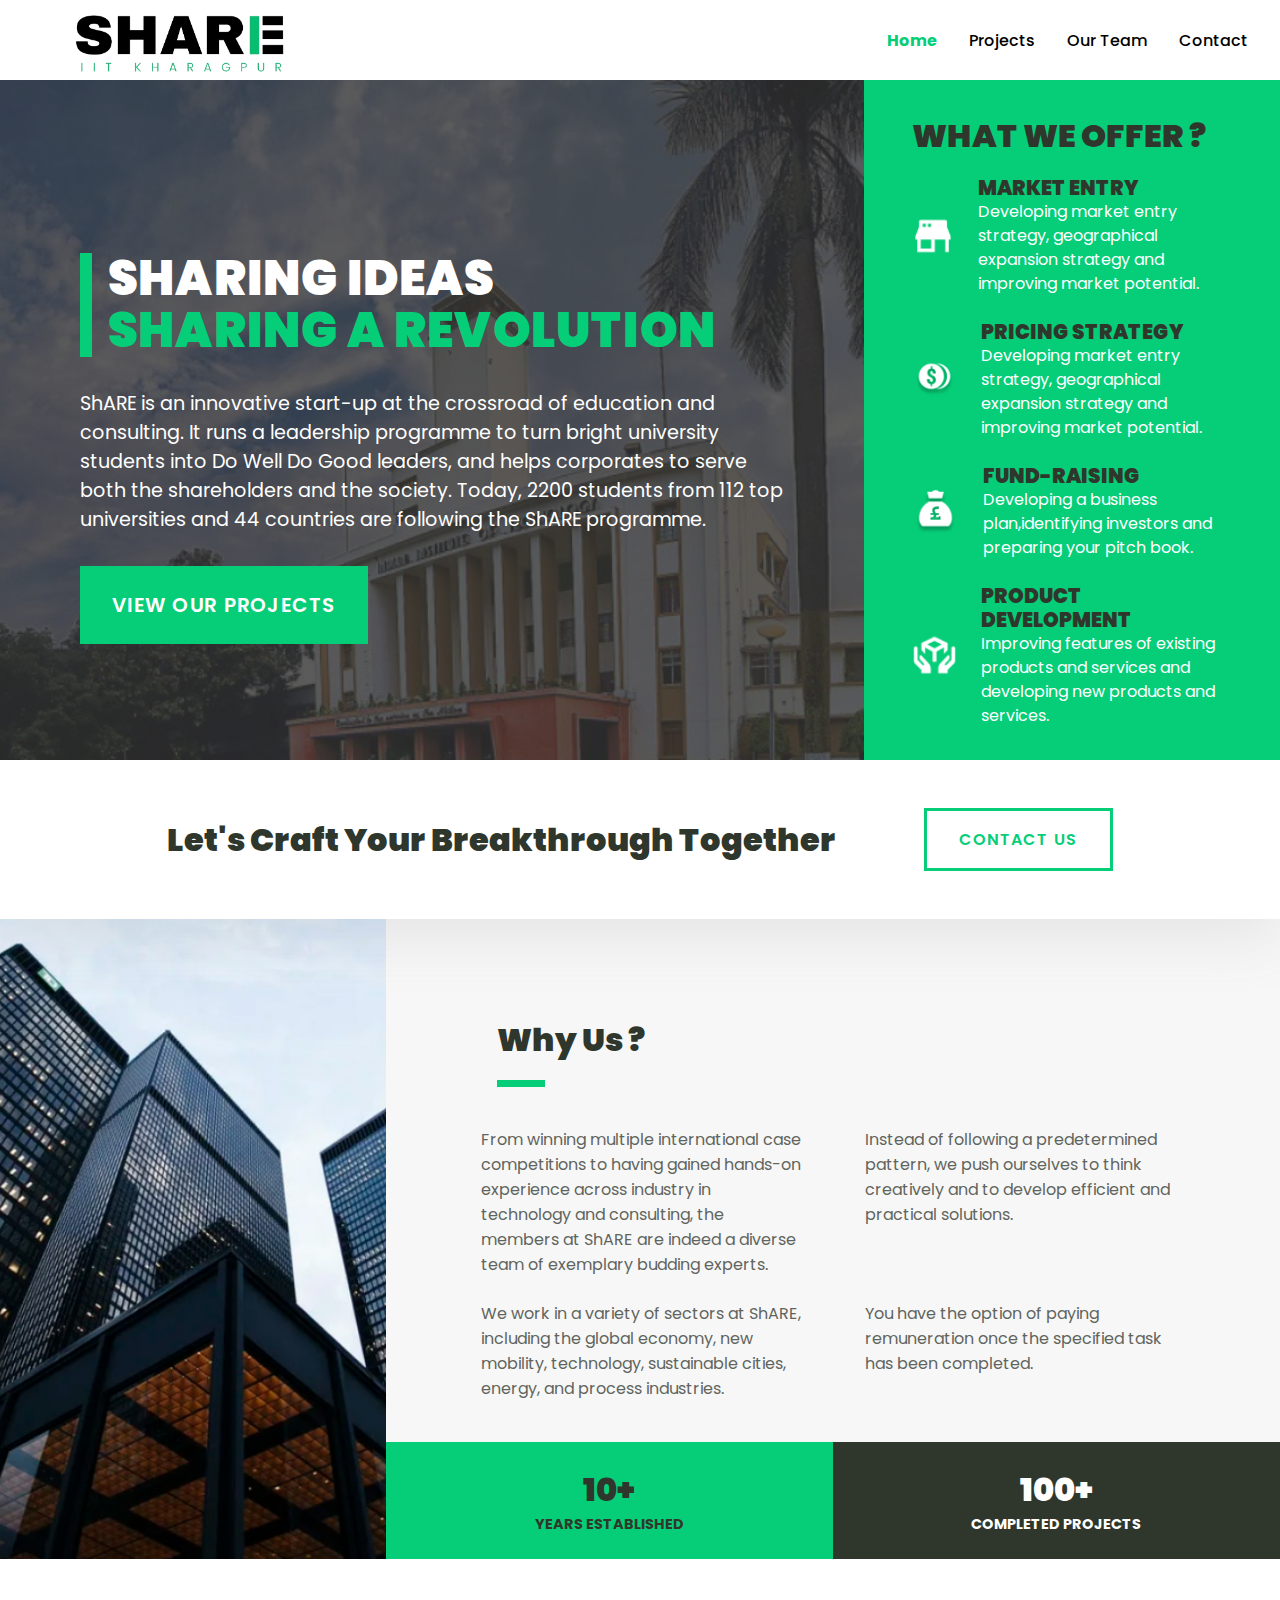
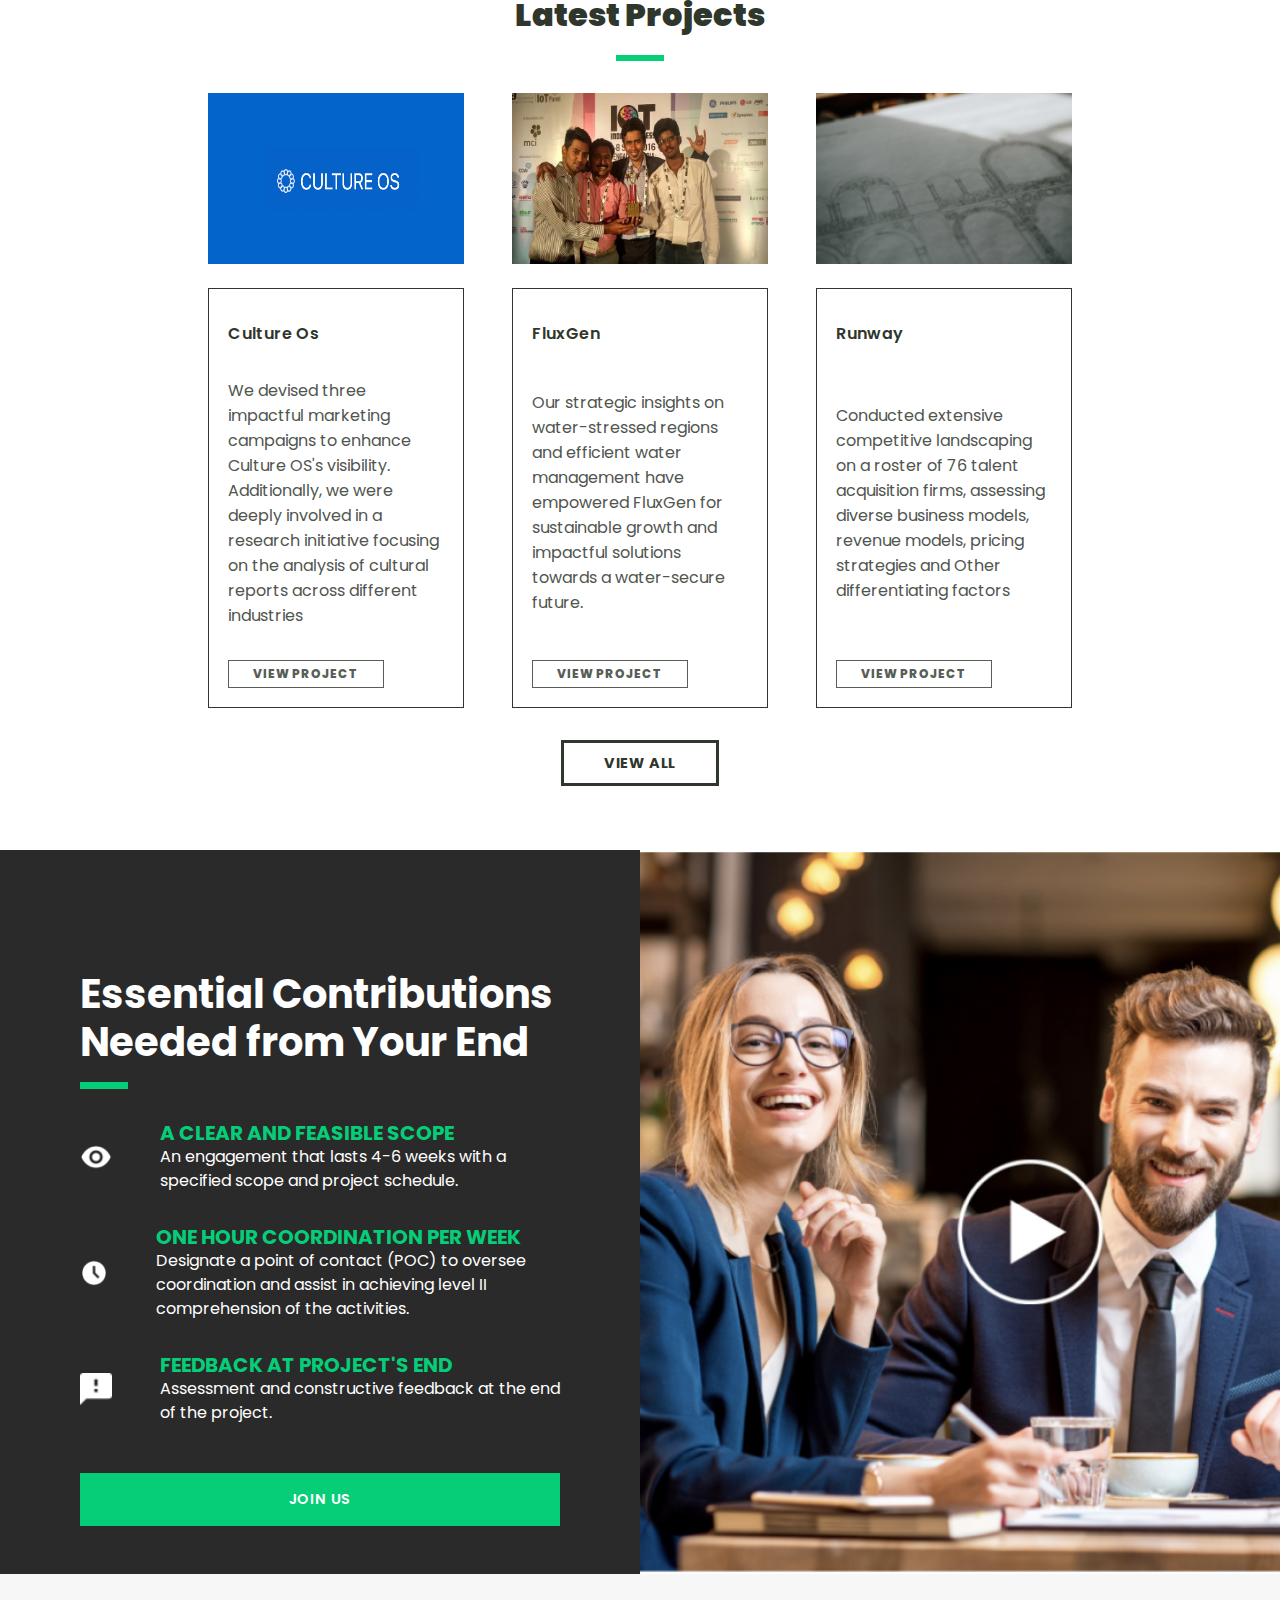
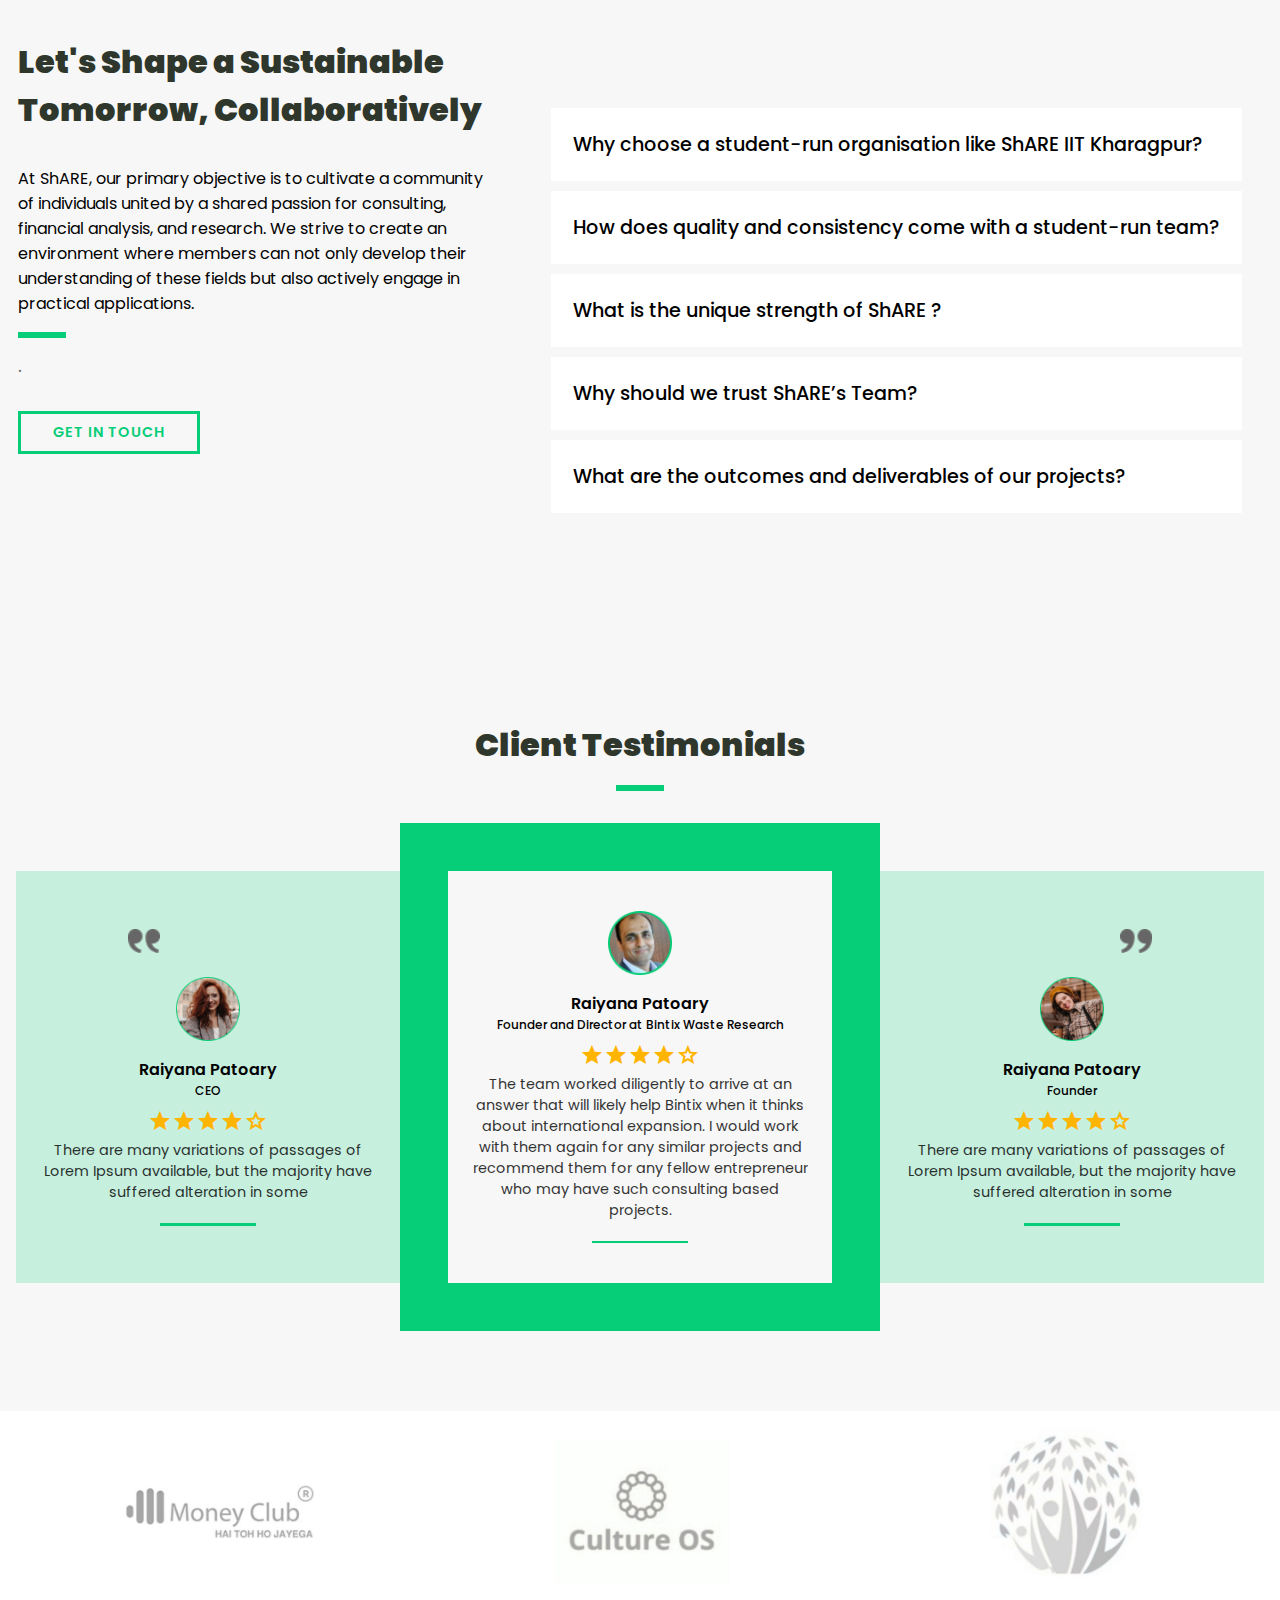
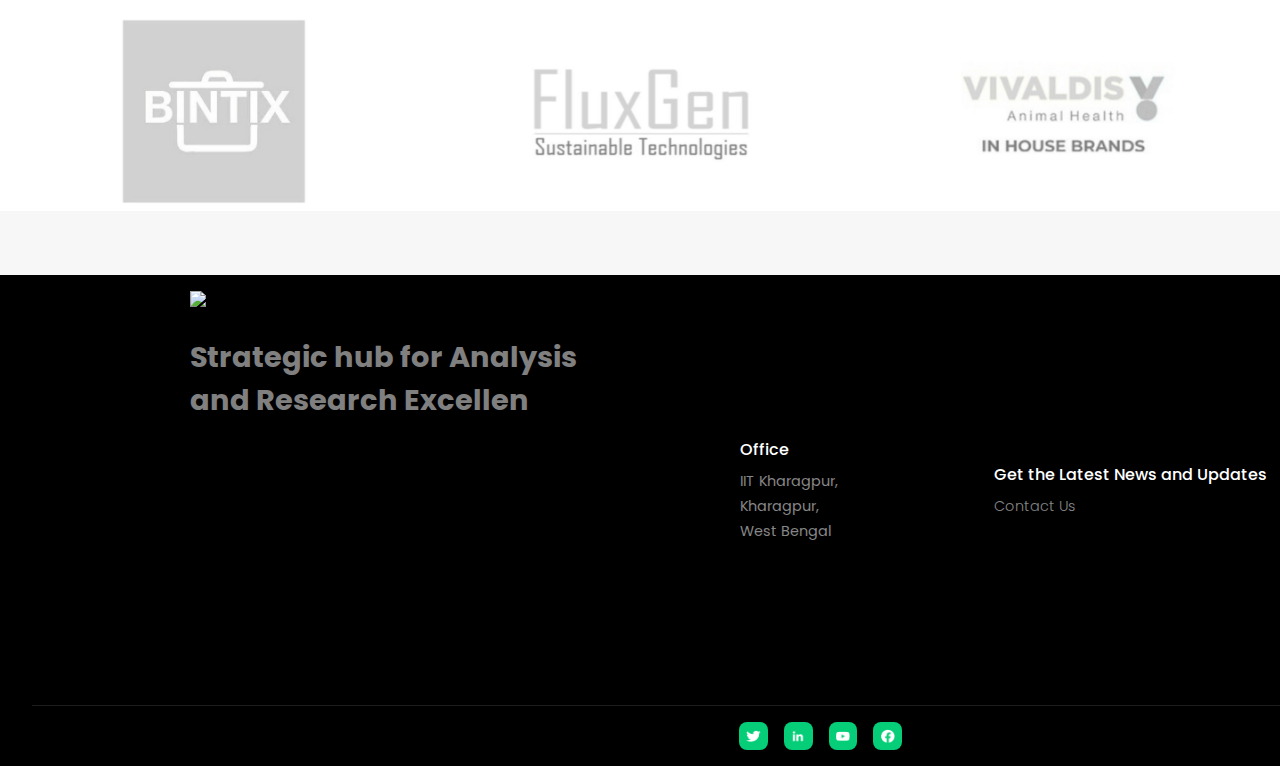
==== commit ad62de67: "Update index.html" ====
--- a/index.html
+++ b/index.html
@@ -338,20 +338,19 @@
        <div class="imgaf"></div></div>
     </div>
 
-    <div id="footerContainer">
+   <div id="footerContainer">
         <div id="footer">
             <div id="footerLinks">
                 <div id="newsletter">
                     <img src="assets/Logo_Share_2.png" alt="ShARE">
                     <span class="heading"><h1>Strategic hub for Analysis and Research Excellen</h1></span>
                 </div>
-            <!--<div class="footerLinksBlock">
+                <div class="footerLinksBlock">
                     <span>Office</span>
                     <div id="address">
-                        <span class="material-symbols-outlined">Come Find Us</span>
                         <span>IIT Kharagpur,<br>Kharagpur,<br>West Bengal</span>
                     </div> 
-                </div> -->
+                </div> 
                 <div class="footerLinksBlock">
                     <span>Get the Latest News and Updates</span>
                     <a href="" class = "Contact" type="button"> Contact Us</a>
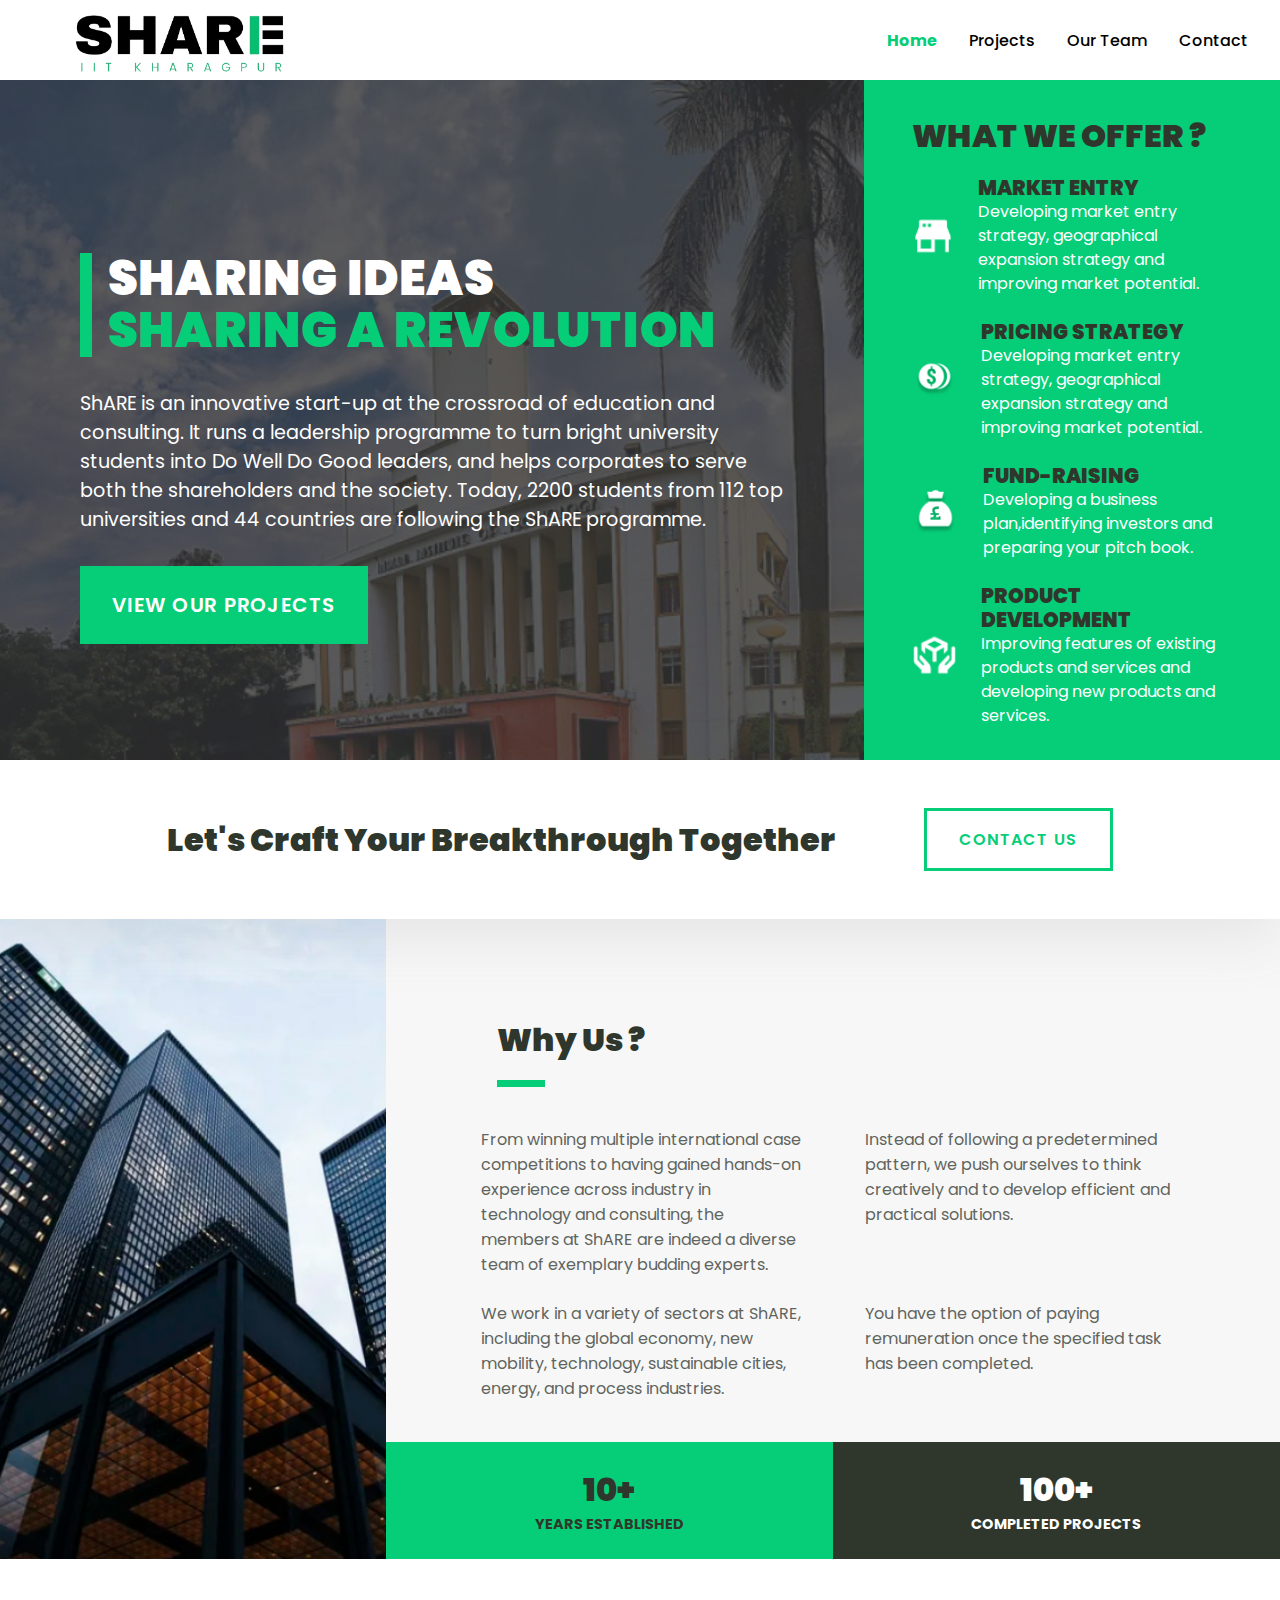
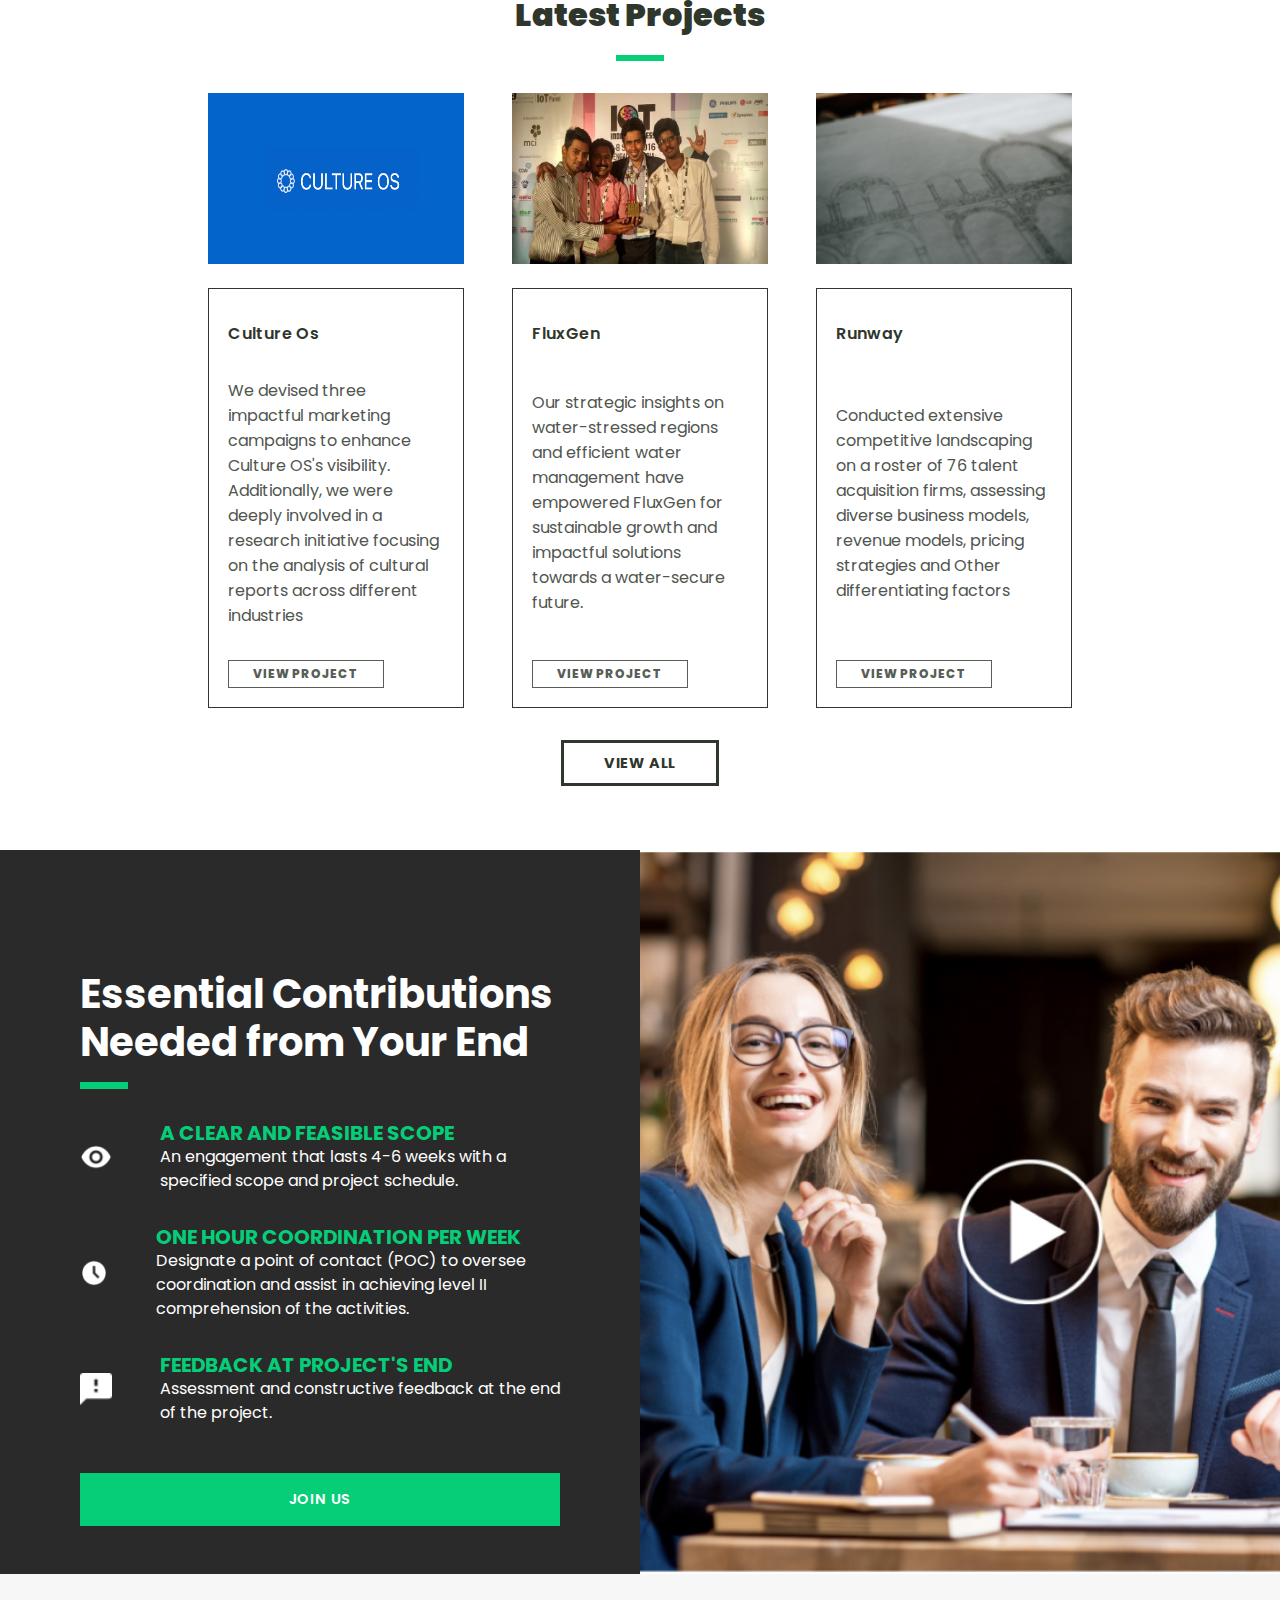
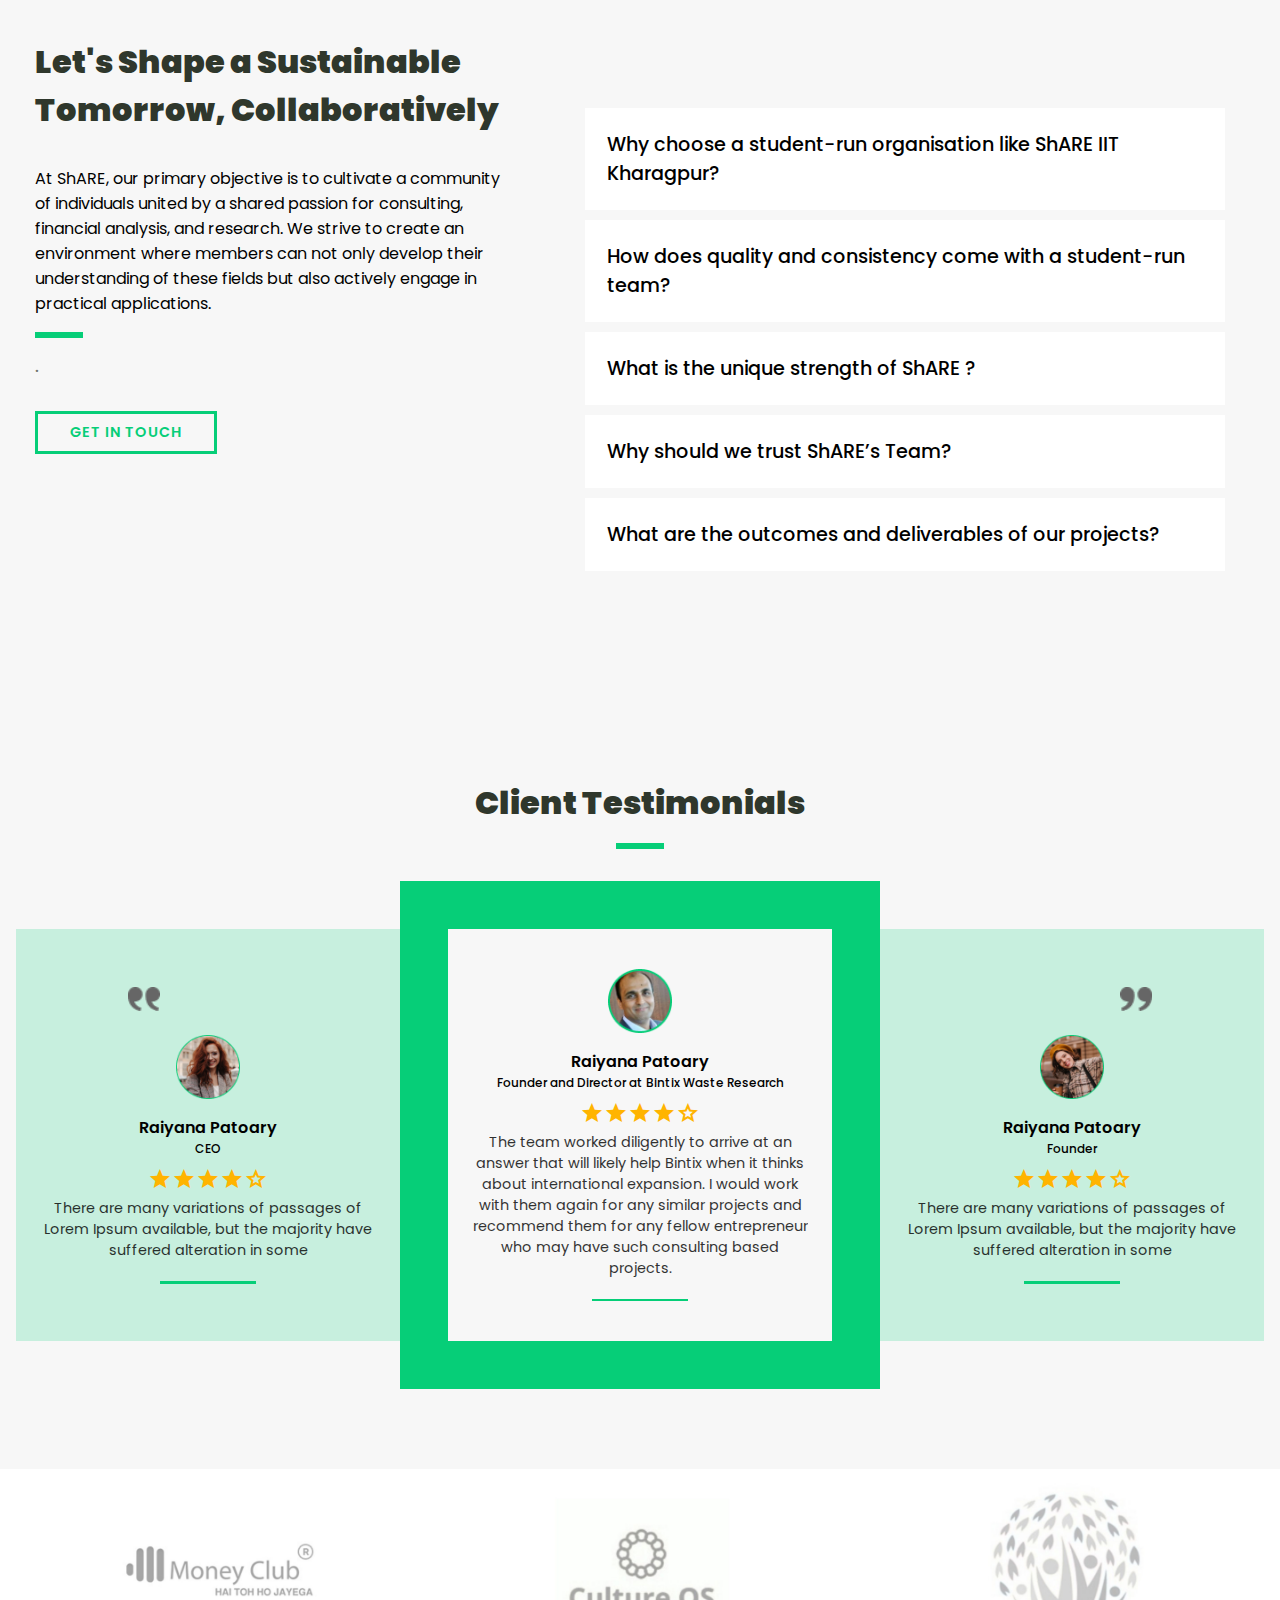
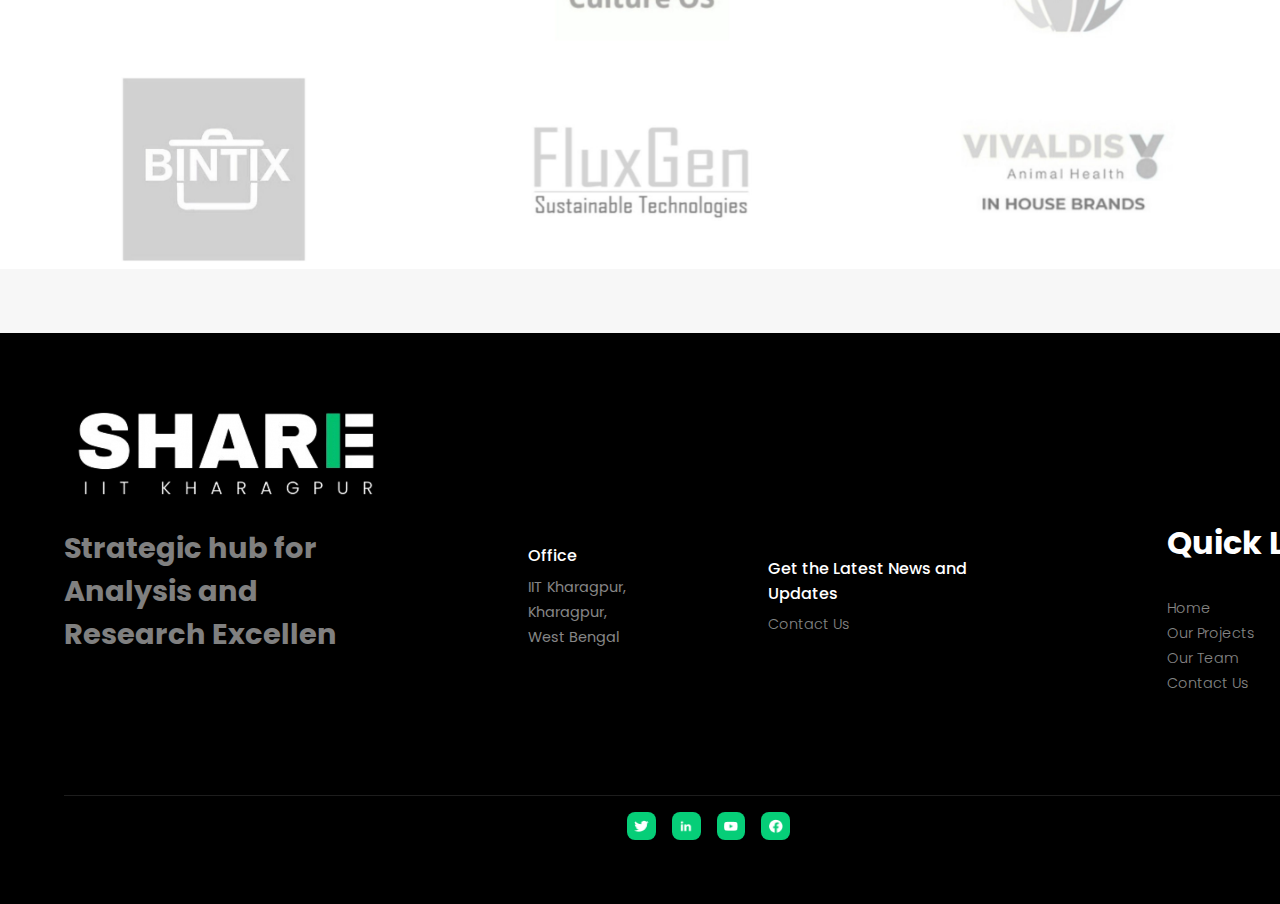
==== commit d33b6f56: "Update index.html" ====
--- a/index.html
+++ b/index.html
@@ -333,12 +333,12 @@
        <div class="imga1"><div class="imgaa"></div>
        <div class="imgab"></div>
        <div class="imgac"></div></div>
-       <div class="imga2"><div class="imgad"></div><br>
+       <div class="imga2"><div class="imgad"></div>
        <div class="imgae"></div>
        <div class="imgaf"></div></div>
     </div>
 
-   <div id="footerContainer">
+ <div id="footerContainer">
         <div id="footer">
             <div id="footerLinks">
                 <div id="newsletter">
--- a/style.css
+++ b/style.css
@@ -683,9 +683,11 @@
 }  */
 .faq-container {
     max-width: 1200px;
+    width:50vw;
     margin: 50px auto;
     background-color: #f7f7f7;
     /* box-shadow: 0 0 10px var(--green); */
+    overflow: hidden;
     padding: 20px;
 }
 
@@ -926,10 +928,11 @@
     display: flex;
     flex-direction: column;
     justify-content: space-between;
+    align-self: center;
 }
 
 #footer {
-    padding: 1rem 2rem;
+    padding: 5% 5%;
     width: fit-content;
     box-sizing: border-box;
     display: flex;
@@ -942,9 +945,8 @@
     flex-direction: row;
     width: max-content;
     margin: 0 auto;
-    padding: 0 0 1rem 0;
+    padding: 0 0 0 0;
     border-bottom: solid #ddd2 0.1rem;
-    column-gap: 6rem;
     justify-content: space-between;
 }
 
@@ -953,7 +955,6 @@
     flex-direction: column;
     max-width: 25%;
     align-self:flex-start;
-    margin-left: 10%;
 }
 
 #newsletter span {
@@ -1354,10 +1355,26 @@
         
 
     }
+    
+#heroLeft {
+    background-image: url(assets/hero-bg.jpg);
+    background-size: cover;
+    width: 100%;
+    background-position: center center;
+}
 
     .projectText {
         width: 100%;
         color: var(--light-gray);
         font-size: 1.2rem;
     }
-}+    .faq-container {
+    max-width: 1200px;
+    width: 80vw;
+    margin: 50px auto;
+    background-color: #f7f7f7;
+    /* box-shadow: 0 0 10px var(--green); */
+    overflow: hidden;
+    padding: 20px;
+}
+}
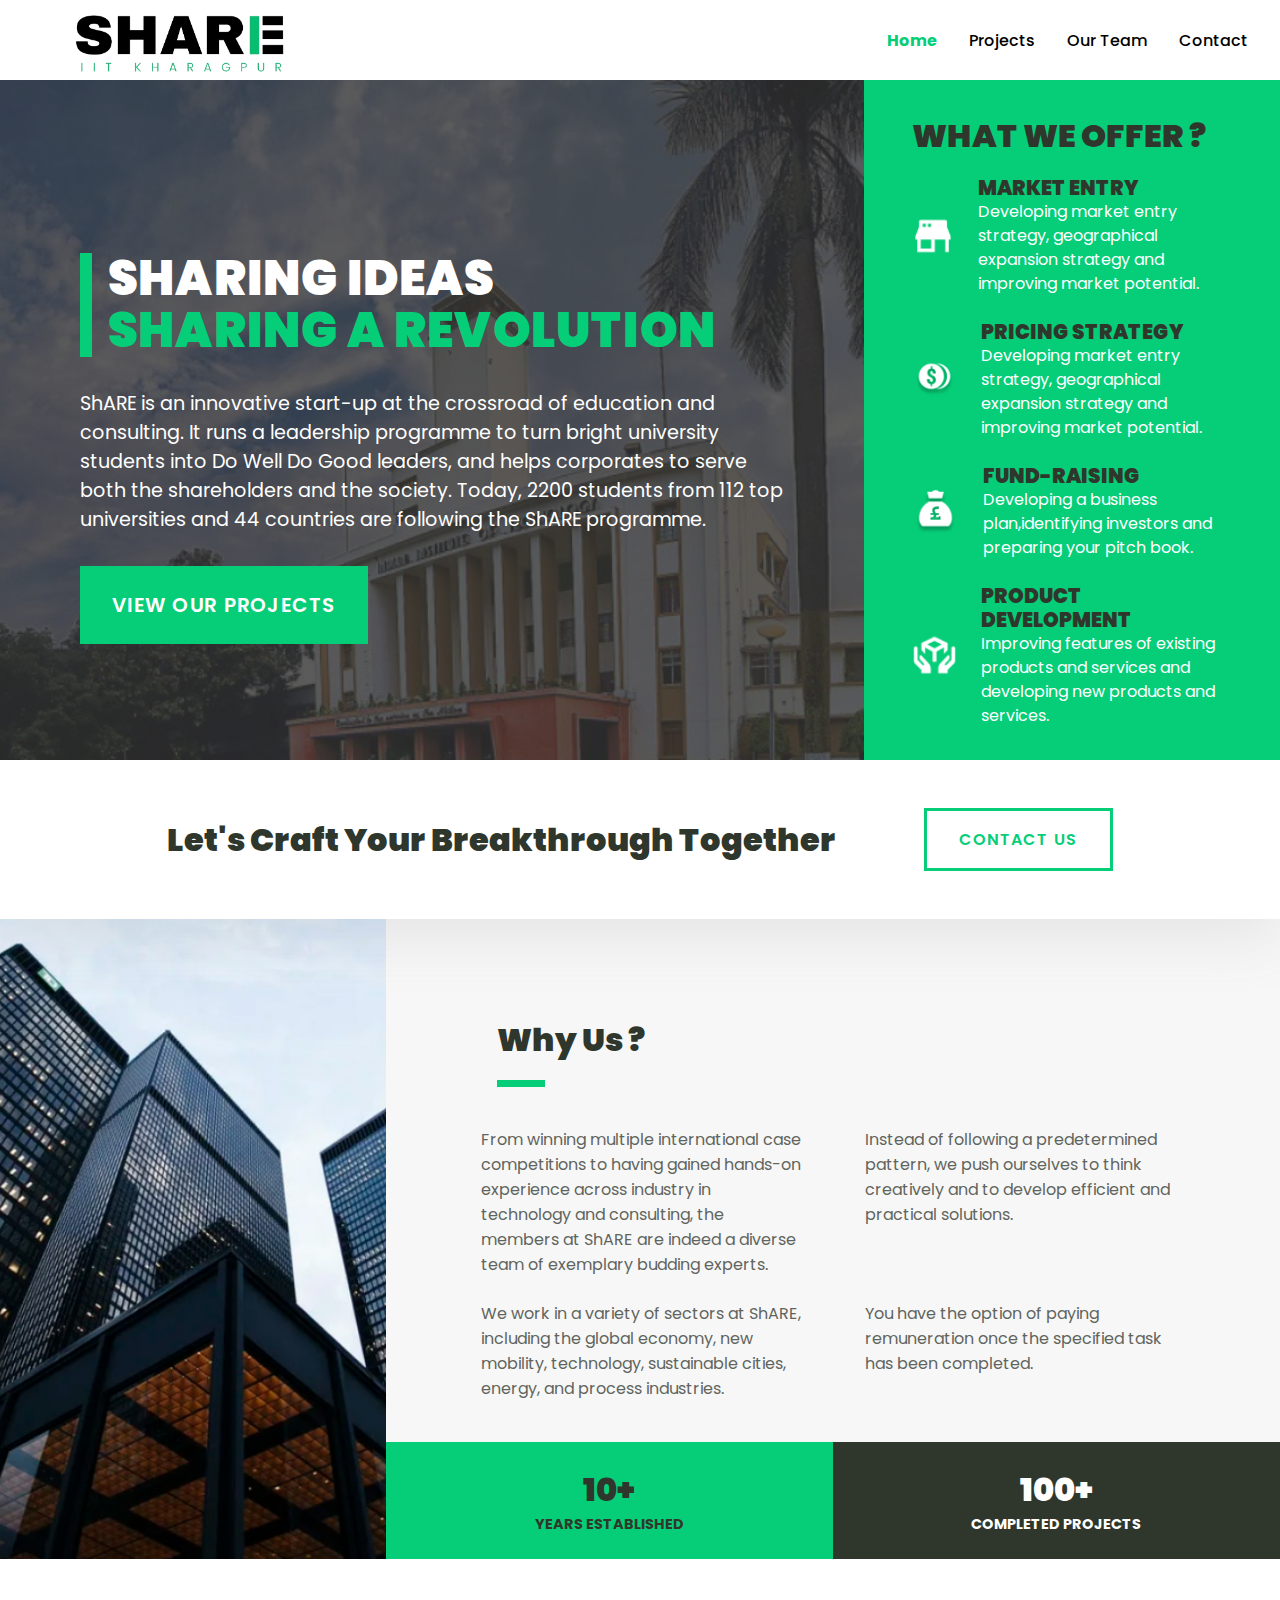
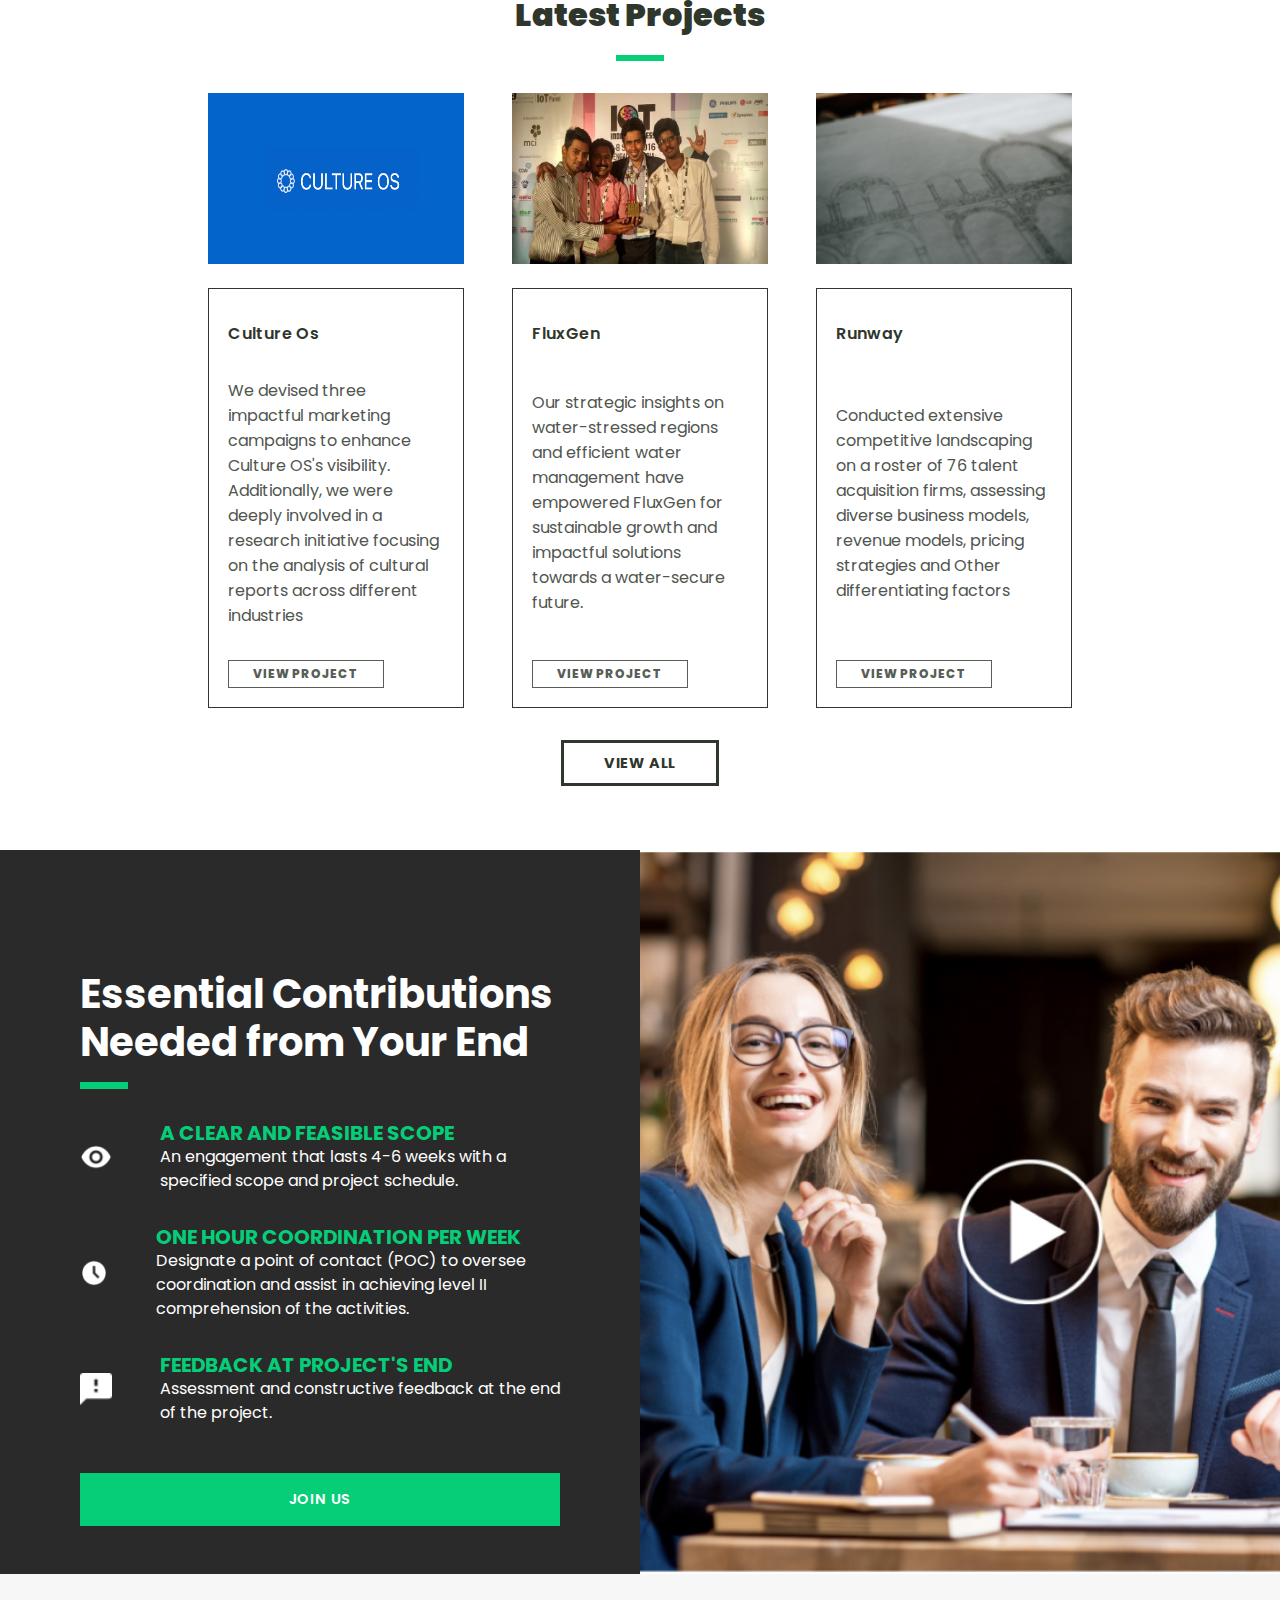
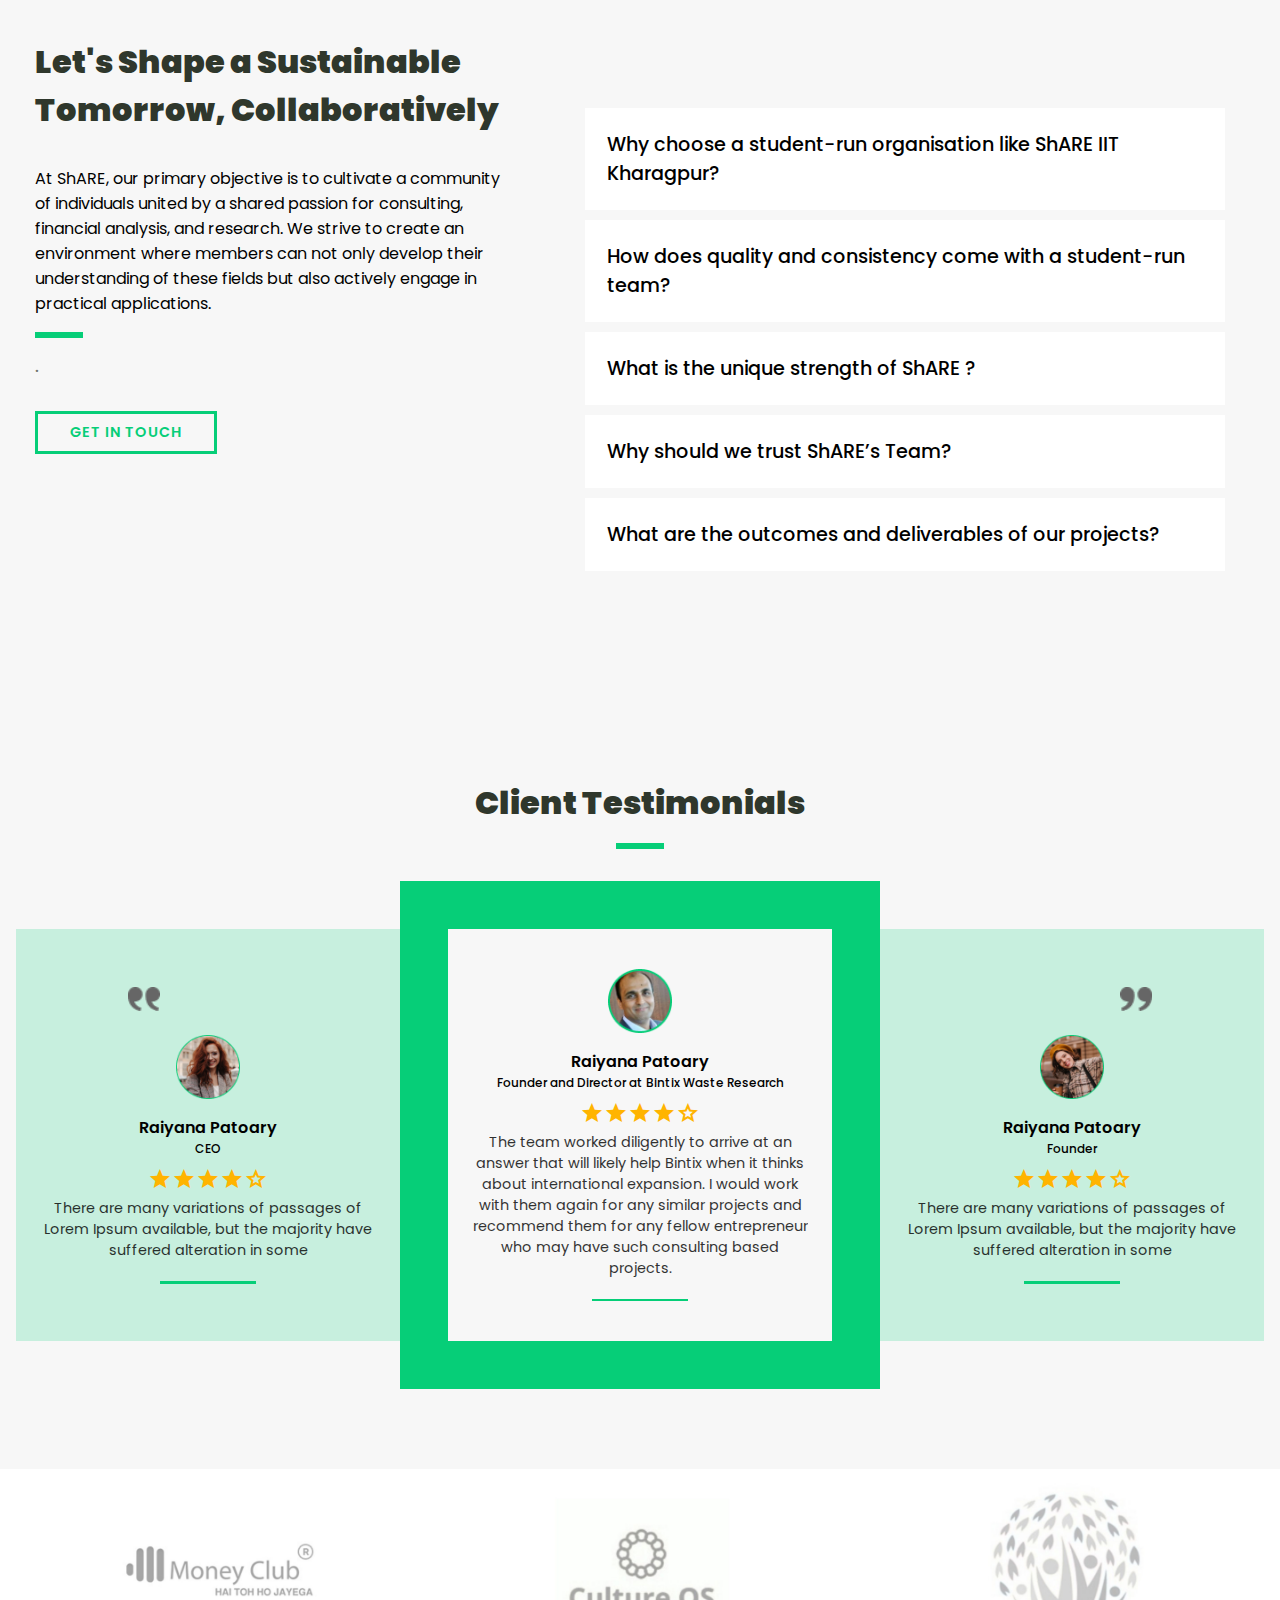
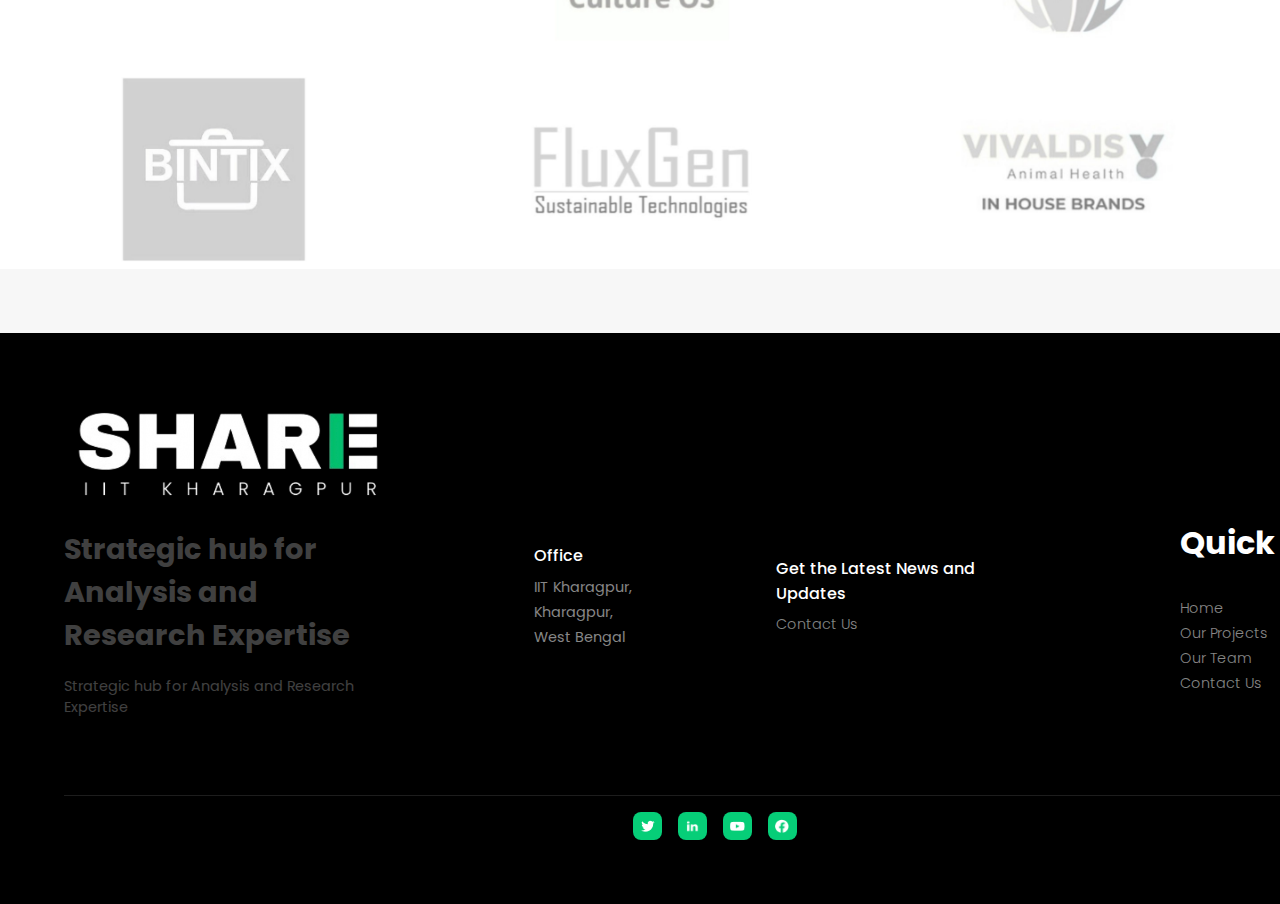
==== commit 4062c4c7: "Update index.html" ====
--- a/index.html
+++ b/index.html
@@ -343,7 +343,7 @@
             <div id="footerLinks">
                 <div id="newsletter">
                     <img src="assets/Logo_Share_2.png" alt="ShARE">
-                    <span class="heading"><h1>Strategic hub for Analysis and Research Excellen</h1></span>
+                    <span class="heading">  <span class="heading"><h1 class="tagline">Strategic hub for Analysis and Research Expertise</h1><p class="tagline_responsive">Strategic hub for Analysis and Research Expertise</p></span></span>
                 </div>
                 <div class="footerLinksBlock">
                     <span>Office</span>
--- a/style.css
+++ b/style.css
@@ -1377,4 +1377,51 @@
     overflow: hidden;
     padding: 20px;
 }
-}
+
+    #footerLinks {
+        display: flex;
+        flex-direction: column;
+        width: 100%;
+        margin: 0 auto;
+        padding: 0 0 1rem 0;
+        border-bottom: solid #ddd2 0.1rem;
+        column-gap: 6rem;
+        justify-content: space-between;
+    }
+
+    .tagline{
+        display:none;
+    }
+    .tagline_responsive{
+        display:flex;
+        color:white;
+        font-size:0.8rem;
+        position:relative;
+        left:6%;
+    }
+
+    #newsletter{
+        position: absolute;
+        left: 16%;
+    
+    }
+
+    #newsletter img{
+        width:50vw;
+        height:15vh;
+    }
+
+    #footer{
+        width:100%;
+    }
+
+    .footerLinksBlock {
+        display: flex;
+        flex-direction: column;
+        /* align-self: center; */
+        align-items: center;
+        max-width: 100%;
+        color: white;
+        size: 20px;
+    }
+}
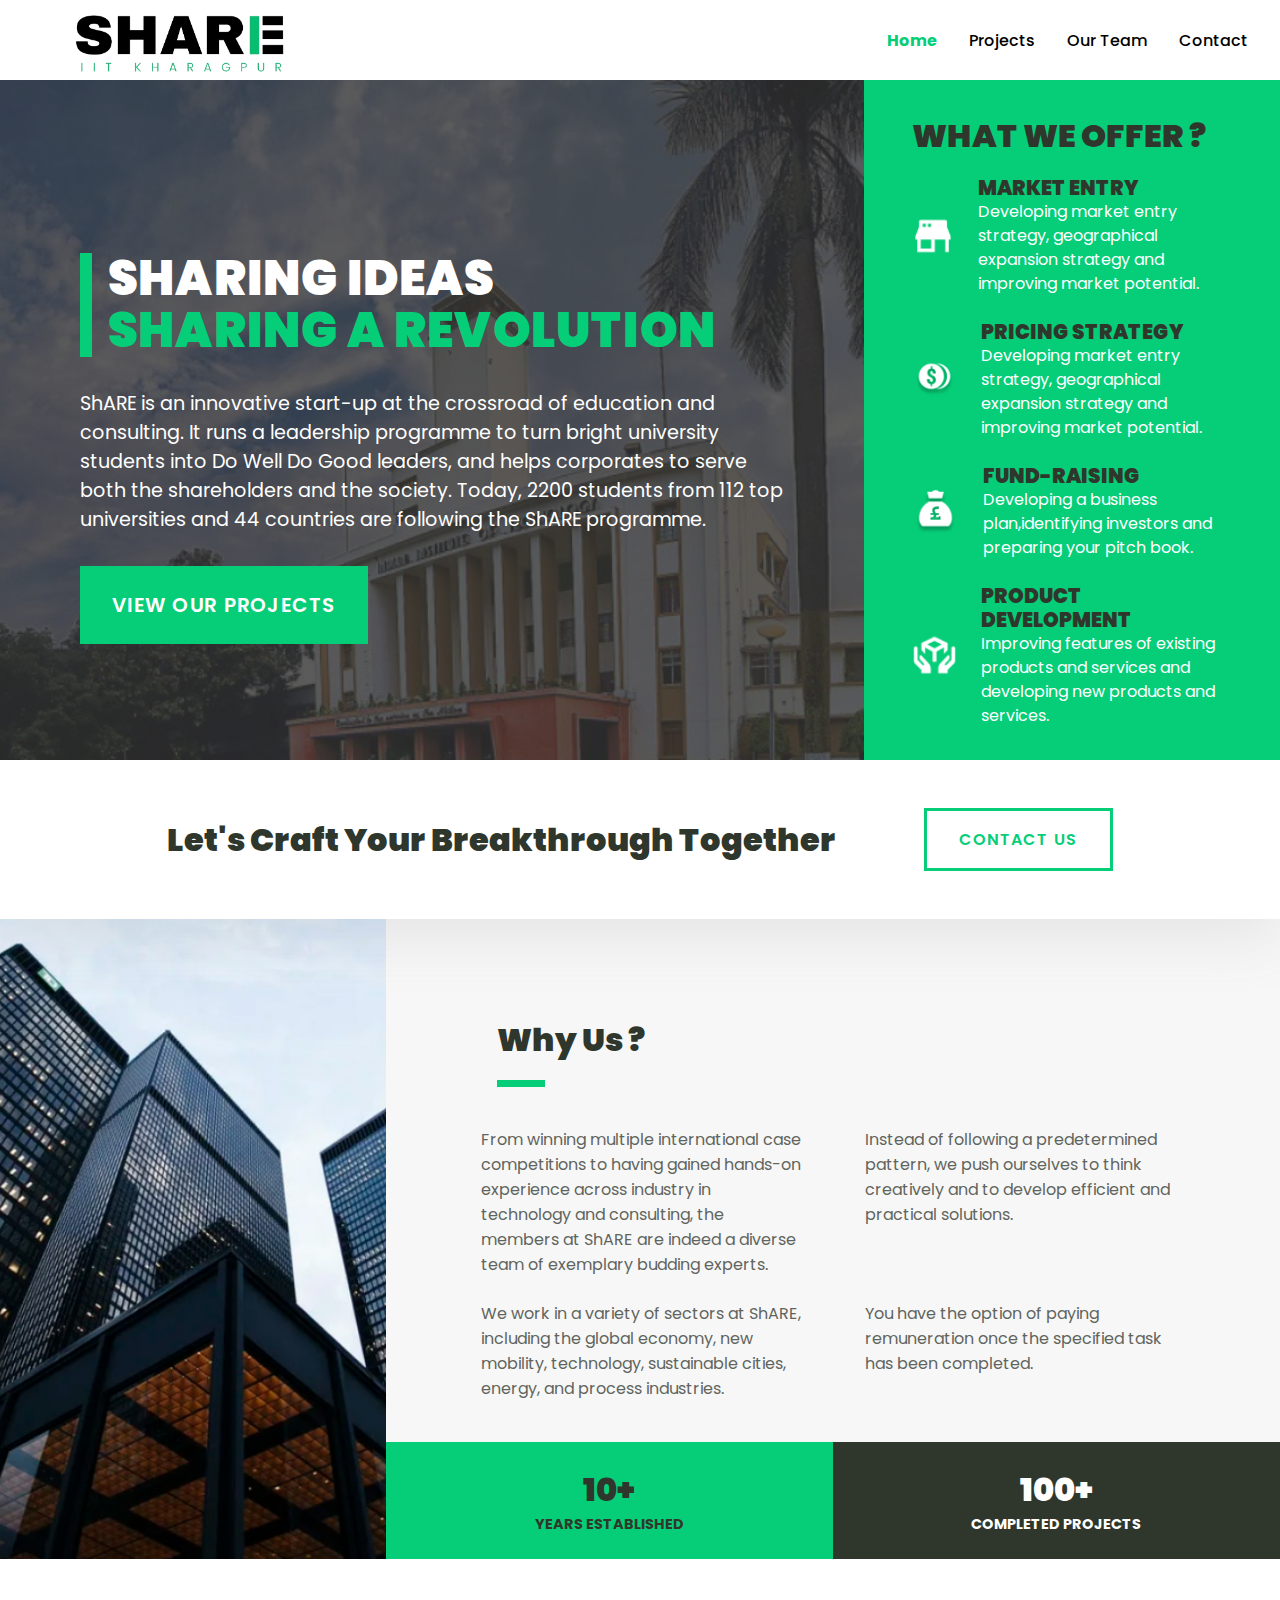
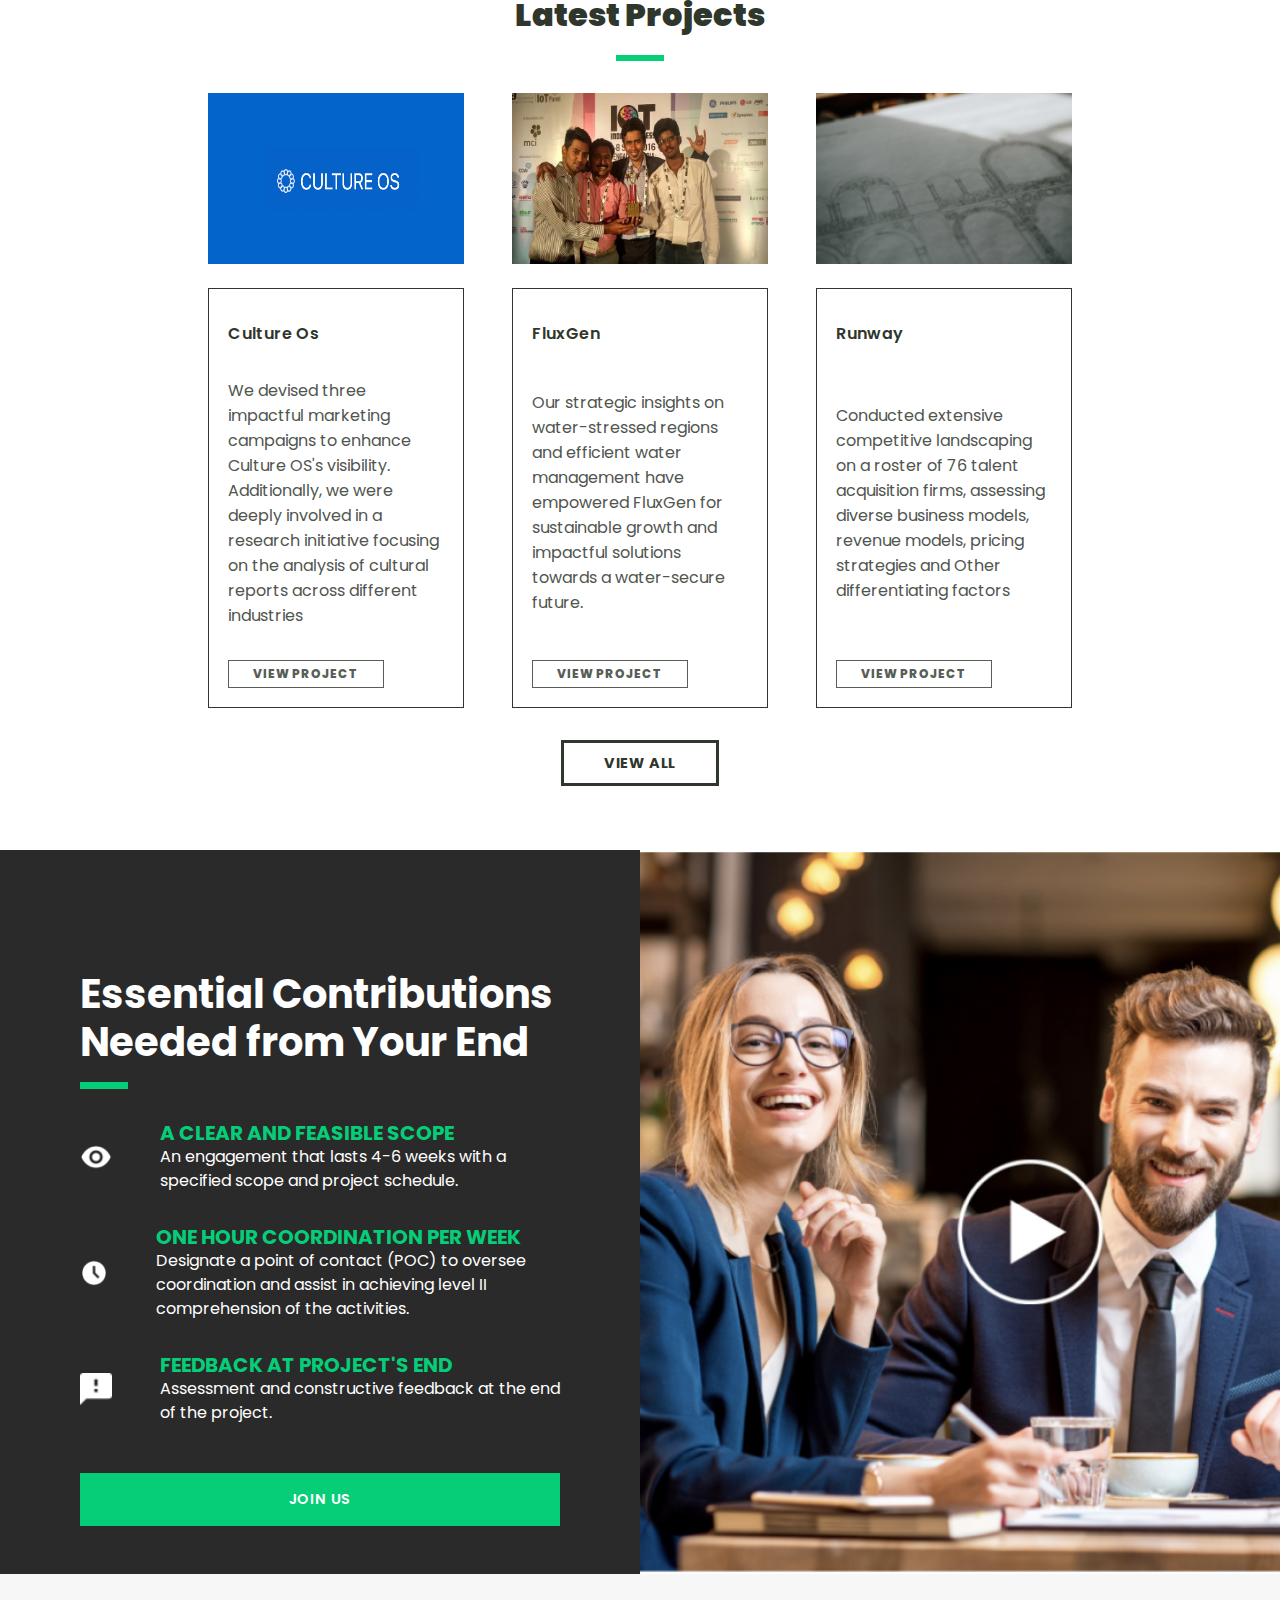
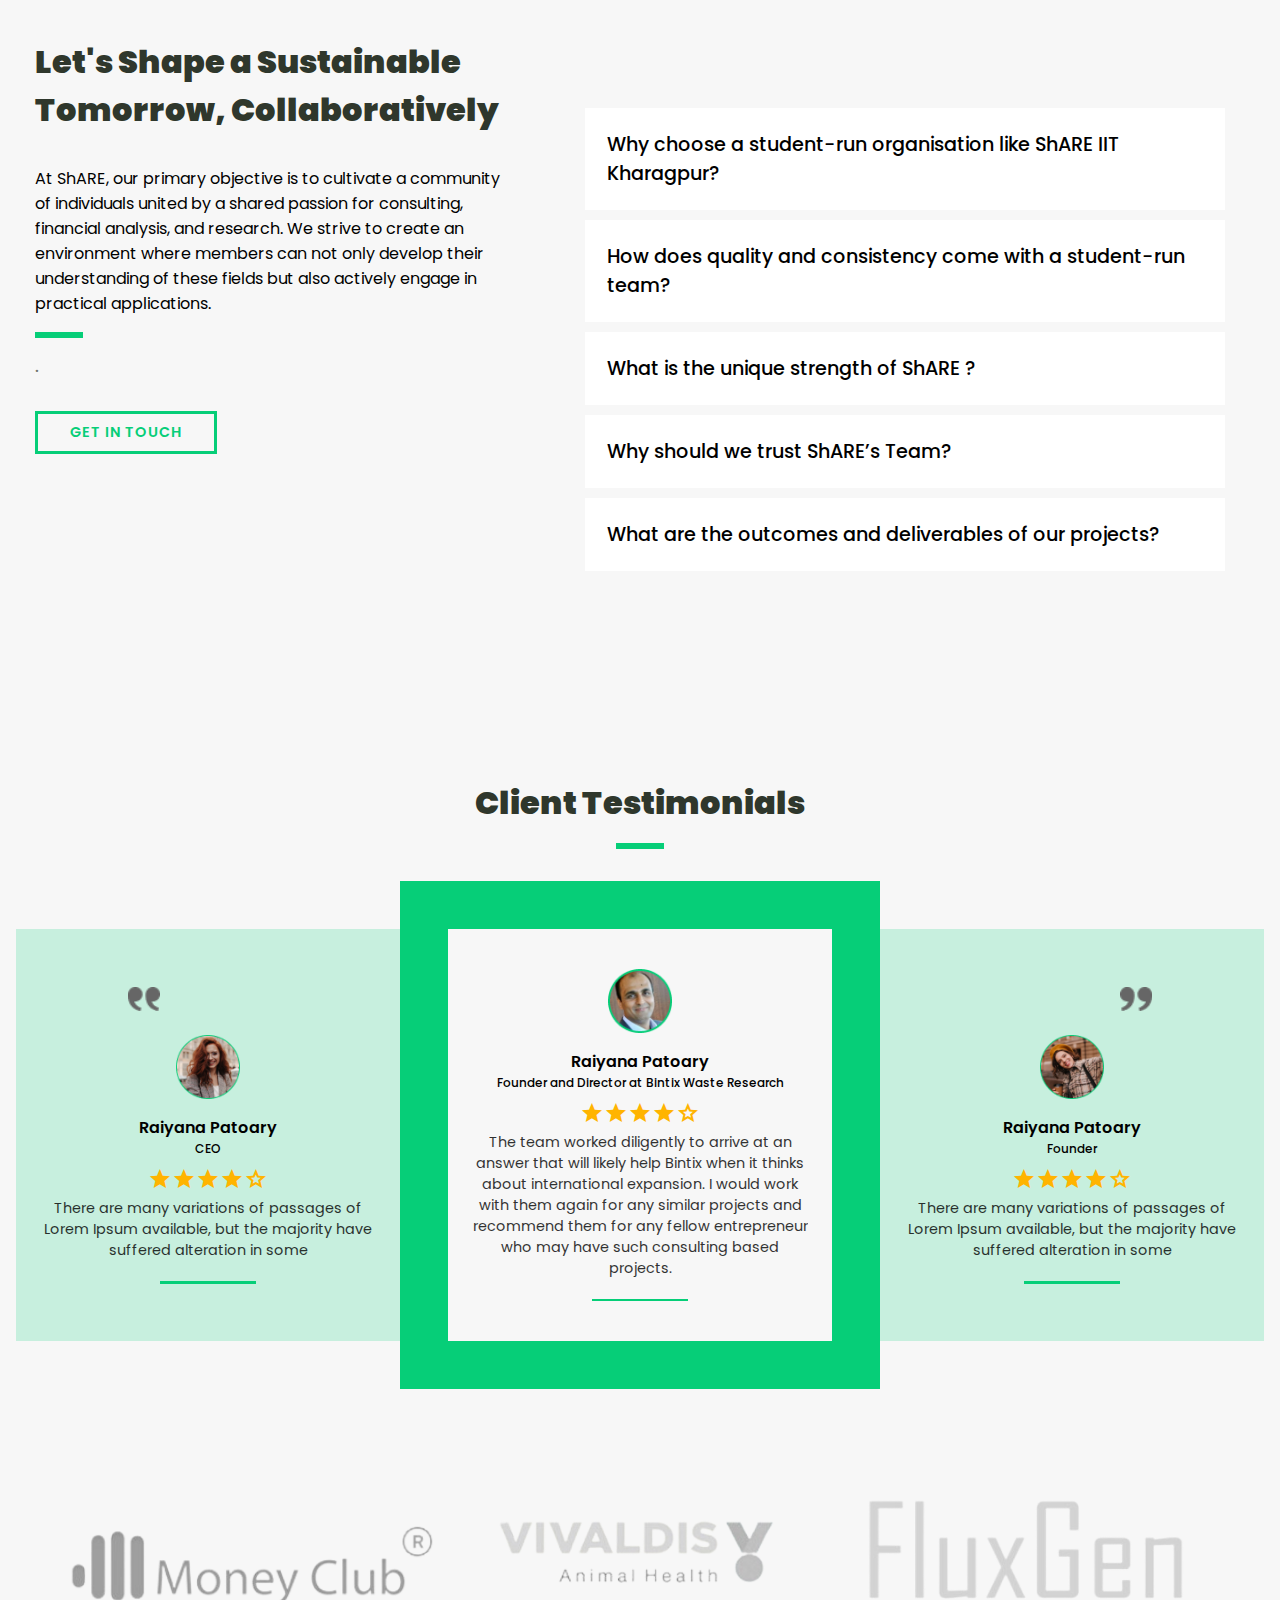
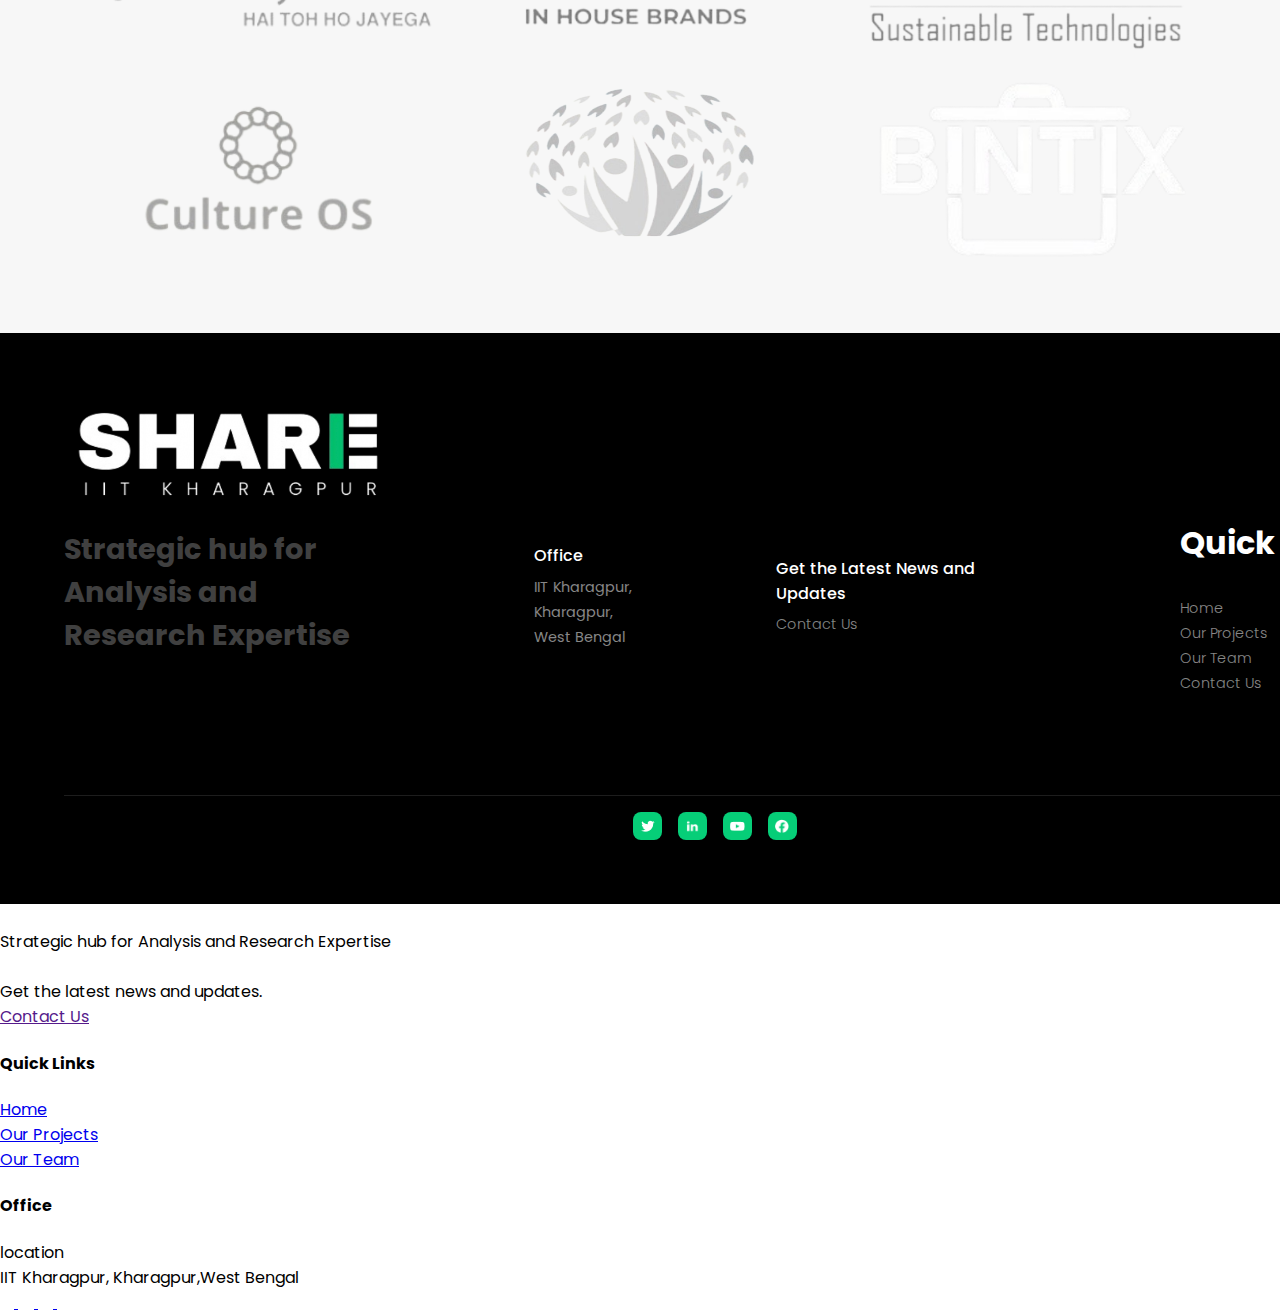
==== commit c25229e5: "Update index.html" ====
--- a/index.html
+++ b/index.html
@@ -373,6 +373,35 @@
             </div>
         </div>    
     </div>
+	<div class="footerContainerRes">
+        <div class="shareimg"></div><br>
+        <div class="taglinelineres">Strategic hub for Analysis and Research Expertise</div>
+        <br><div class="contupbutton">
+            <div class="updates">Get the latest news and updates. </div><div class="updatebutton">  <a href="" class = "Contact" type="button"> Contact Us</a></div></div>
+       
+        
+        <div class="last">
+            <div class="quick"><h4>Quick Links</h4>
+                <a href="index.html">Home</a>
+            <br>
+            <a href="projects.html">Our Projects</a><br>
+            <a href="Team.html">Our Team</a>
+
+        </div>
+            <div class="office"><h4>Office</h4>
+            location<br>
+        IIT Kharagpur, Kharagpur,West Bengal</div>
+
+        </div>
+        <div class="line"></div>
+        <div class="iconslast">
+            <a href="https://twitter.com/IitShare74714"><img src="assets/twitter.png" alt="Twitter"> </a>
+            <a href="https://www.linkedin.com/company/share-iit-kharagpur/mycompany/"><img src="assets/linkedin.png" alt="Linkedin"> </a>
+            <a href="https://www.youtube.com/@shareiitkharagpur4101"><img src="assets/youtube.png" alt="YouTube"> </a>
+            <a href="https://www.facebook.com/share.iitkgp"><img src="assets/facebook.png" alt="Facebook"> </a>
+        </div>
+
+    </div>
     <!-- <script src="app.js"></script> -->
     <script >
         let currentIndex = 0;
--- a/style.css
+++ b/style.css
@@ -706,16 +706,20 @@
 }
 
 .faq-answer {
-    display: none;
-    padding: 10px;
+    max-height:0rem;
+    overflow-y:hidden;
+    padding: 0px 10px 0px 10px;
     word-wrap: break-word; /* Add this line */
     max-width: 100%; /* Set max-width if needed */
-    transition:2s;
+    transition: max-height 0.3s ease-out; 
 }
 
 .faq-answer.show {
-    display: block;
-    
+    /* display: block; */
+    max-height:10rem;
+    padding-top:0;
+    padding-bottom:0;
+    transition: max-height 0.3s ease-in;
 }
 /* .FAQItem.active .FAQquestion::after {
     content: "-";
@@ -830,7 +834,6 @@
    
 
 }
-
 .imga1,.imga2{
     display: flex;
     flex-direction: row;
@@ -841,8 +844,9 @@
     display:inline-block;
     margin:0;
     height:200px;
-    width: 60vw;
-    background: url(assets/1.jpg);
+    
+    width: 30vw;
+    background: url(assets/1.png);
     background-size: cover; /* Ensure the background image covers the entire div */
     background-position: center; 
     background-repeat: no-repeat;
@@ -853,8 +857,8 @@
     display:inline-block;
     margin:0;
     height:200px;
-    width: 60vw;
-    background: url(assets/2.jpg);
+    width: 30vw;
+    background: url(assets/2.png);
     background-size: cover; /* Ensure the background image covers the entire div */
     background-position: center; 
     background-repeat: no-repeat;
@@ -868,32 +872,32 @@
     display:inline-block;
     margin:0;
     height:200px;
-    width: 60vw;
-    background: url(assets/3.jpg);
+    width: 30vw;
+    background: url(assets/3.png);
+    background-size: 90% 100%; /* Ensure the background image covers the entire div */
+    background-position: center; 
+    background-repeat: no-repeat;
+    /* padding-left:3rem;
+    padding-right:3rem; */
+}
+.imgad{
+    display:inline-block;
+    margin:0;
+    height:200px;
+    width: 30vw;
+    background: url(assets/4.png);
     background-size: cover; /* Ensure the background image covers the entire div */
     background-position: center; 
     background-repeat: no-repeat;
     /* padding-left:3rem;
     padding-right:3rem; */
 }
-.imgad{
-    display:inline-block;
-    margin:0;
-    height:200px;
-    width: 60vw;
-    background: url(assets/4.jpg);
-    background-size: cover; /* Ensure the background image covers the entire div */
-    background-position: center; 
-    background-repeat: no-repeat;
-    /* padding-left:3rem;
-    padding-right:3rem; */
-}
 .imgae{
     display:inline-block;
     margin:0;
     height:200px;
-    width: 60vw;
-    background: url(assets/5.jpg);
+    width: 30vw;
+    background: url(assets/5.png);
     background-size: 100% 100%; /* Ensure the background image covers the entire div */
     background-position:center; 
     background-repeat: no-repeat;
@@ -904,8 +908,8 @@
     display:inline-block;
     margin:0;
     height:200px;
-    width: 60vw;
-    background: url(assets/6.jpg);
+    width: 30vw;
+    background: url(assets/6.png);
     background-size: cover; /* Ensure the background image covers the entire div */
     background-position: center; 
     background-repeat: no-repeat;
@@ -956,6 +960,10 @@
     max-width: 25%;
     align-self:flex-start;
 }
+.tagline_responsive{
+    display:none;
+}
+
 
 #newsletter span {
     color: white;
@@ -1290,7 +1298,7 @@
     #footerContainer {
         width: 100%;
         background: black;
-        display: none;
+        
         flex-direction: column;
         align-items: center;
     }
@@ -1424,4 +1432,7 @@
         color: white;
         size: 20px;
     }
-}
+     .imgaa,.imgab,.imgac,.imgad,.imgae,.imgaf{
+        width:60vw;
+    }
+}
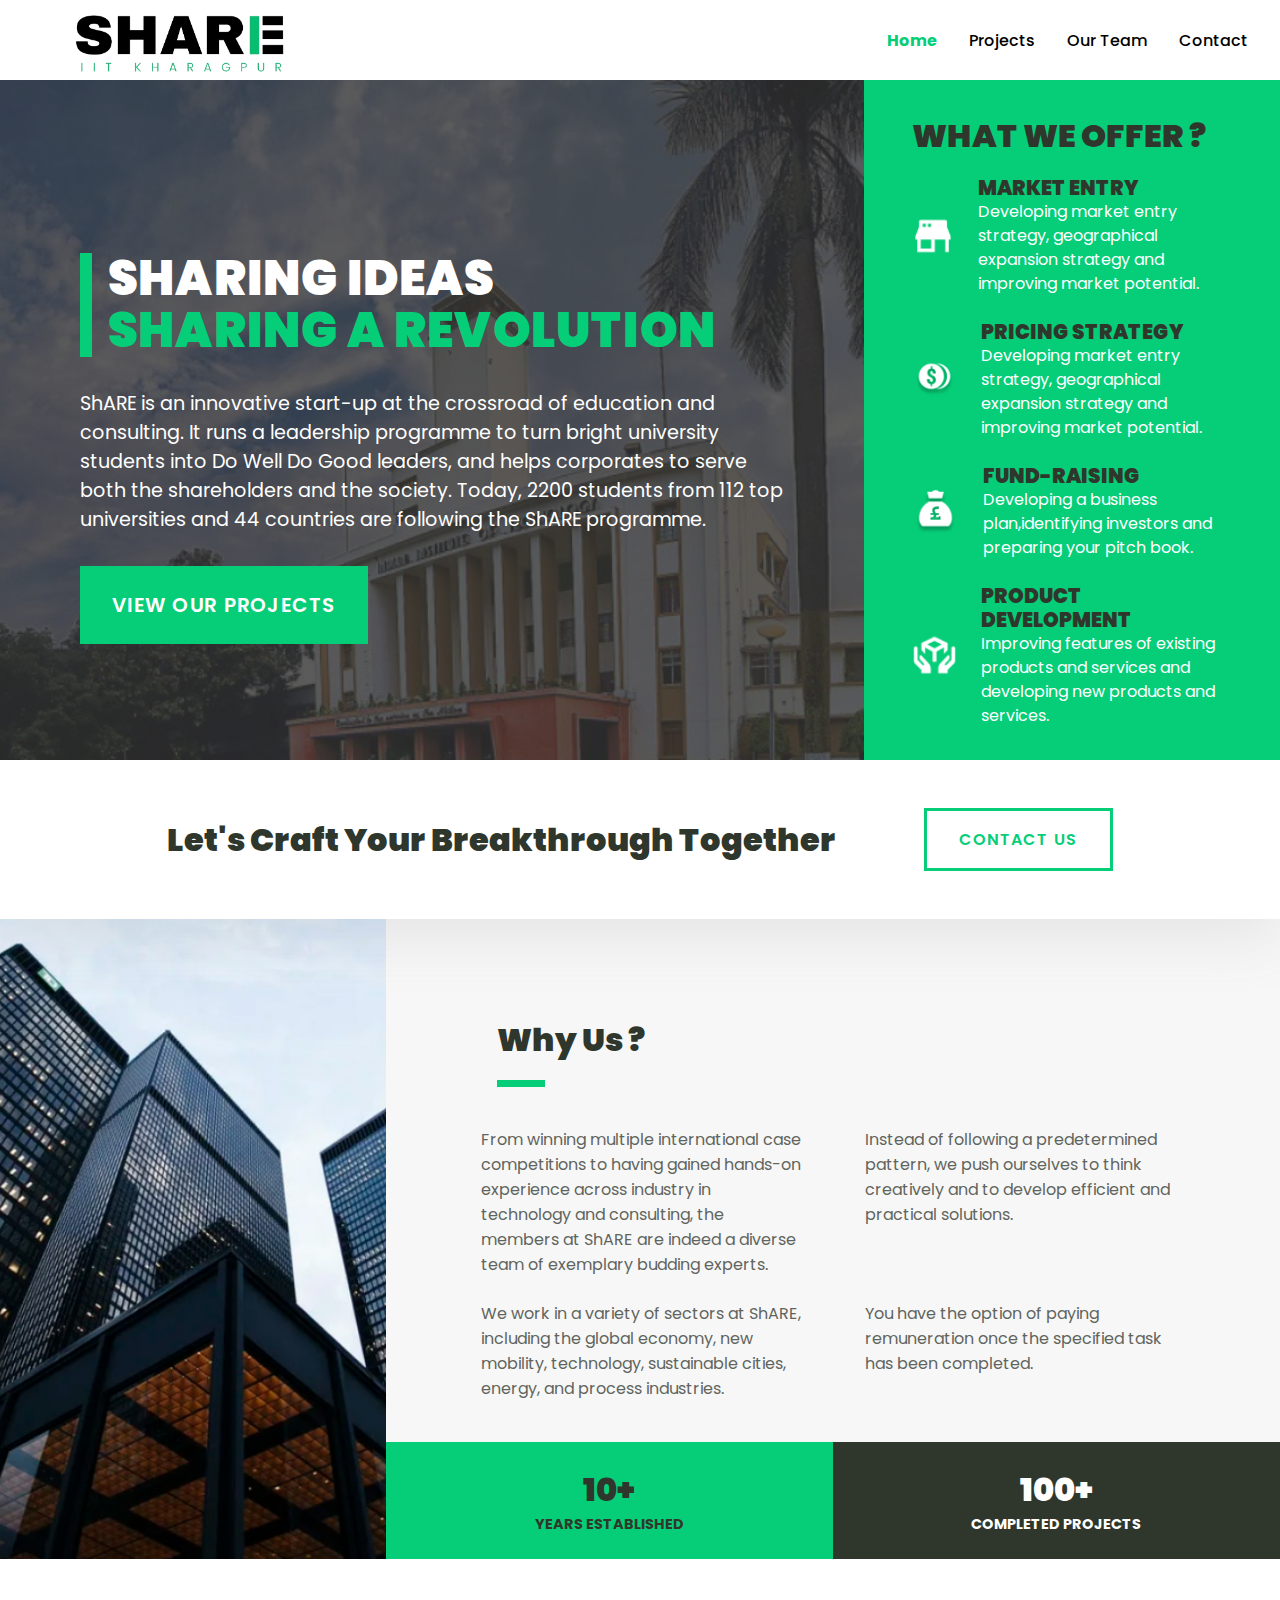
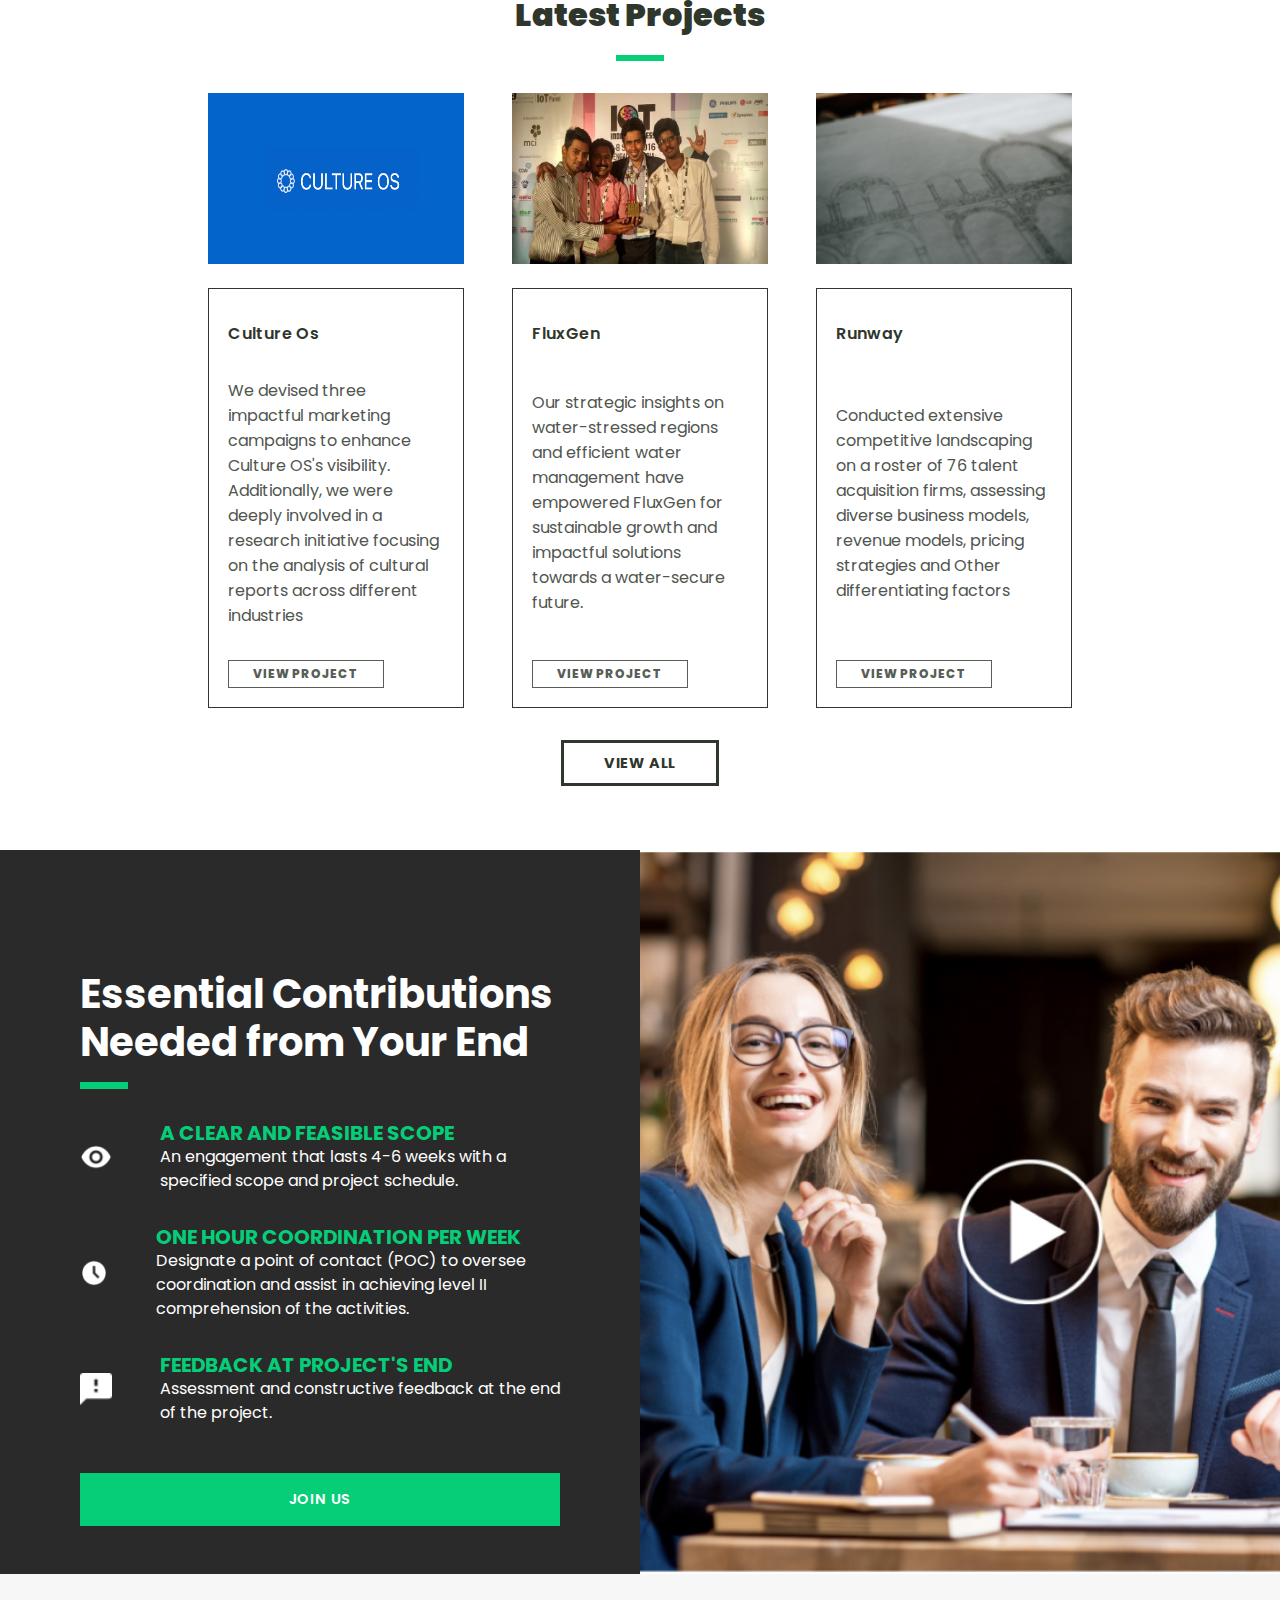
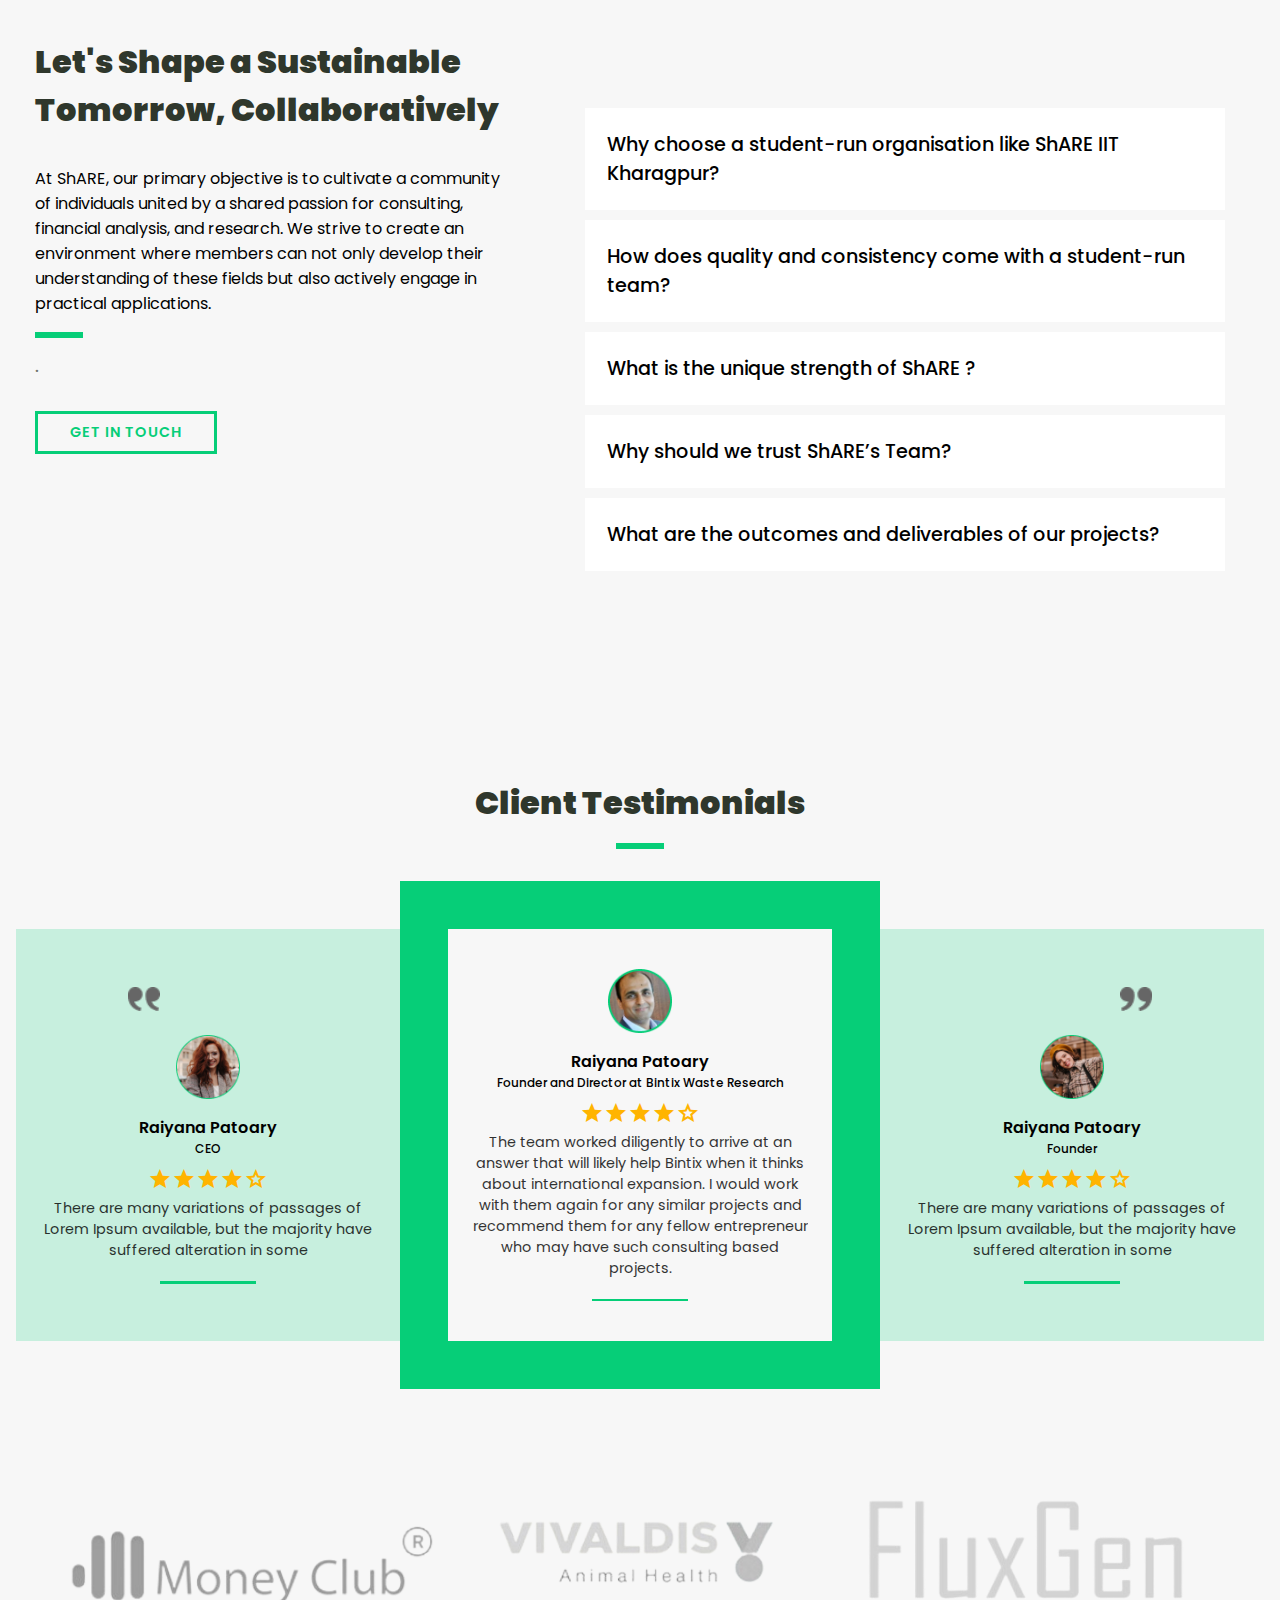
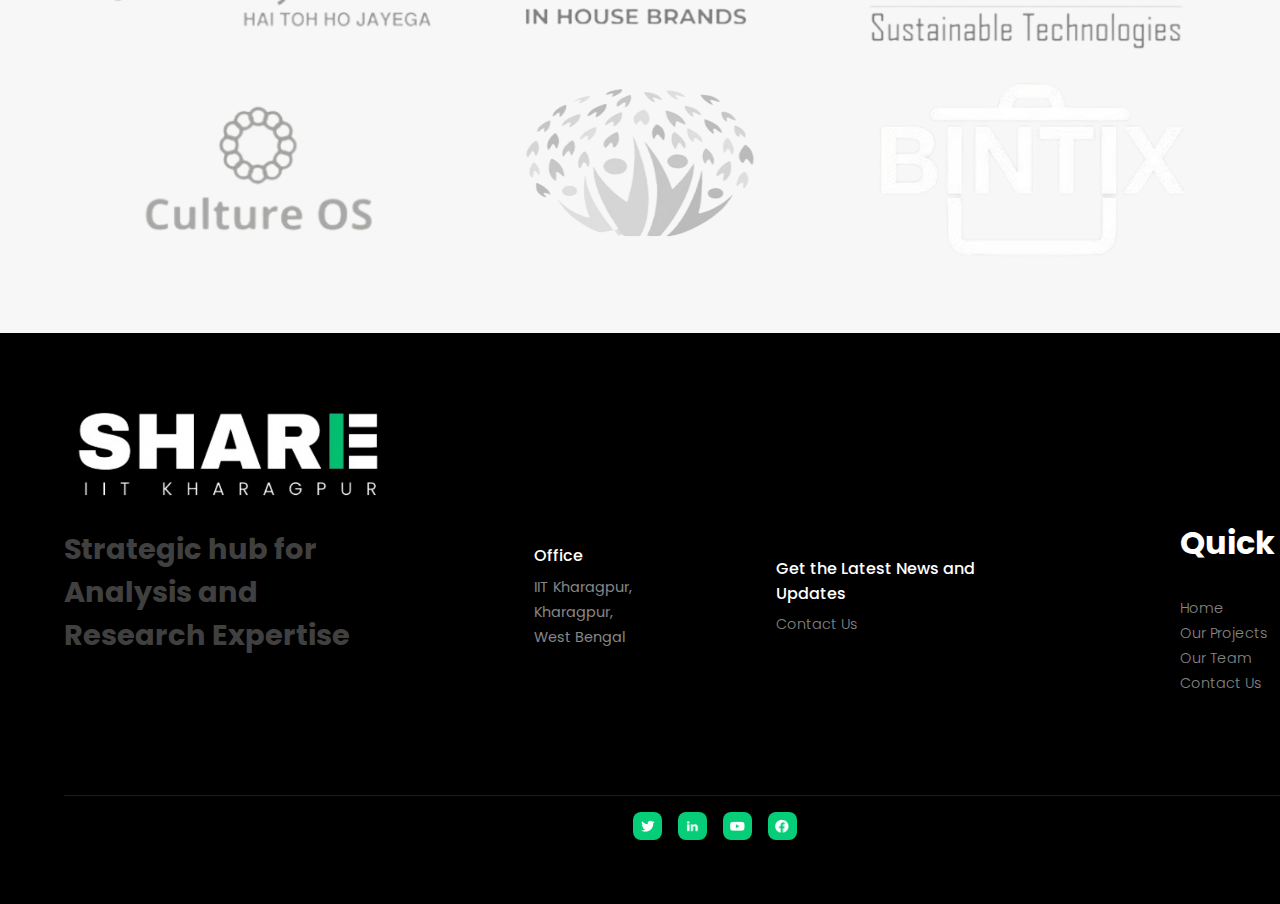
==== commit 47a7a3f5: "Update index.html" ====
--- a/index.html
+++ b/index.html
@@ -12,7 +12,7 @@
         <div id="navLogo">
             <input id="menu" class="material-symbols-outlined" type="button" value="menu">
             <div id="sidebar">
-                <a href="/" style="color: #06ce78; font-weight: bolder;">Home</a>
+                <a href="index.html" style="color: #06ce78; font-weight: bolder;">Home</a>
                 <a href="projects.html">Projects</a>
                 <a href="Team.html">Our Team</a>
                 <a href="contact.html">Contact</a>
--- a/style.css
+++ b/style.css
@@ -1067,6 +1067,8 @@
     column-gap: 1rem;
 
 }
+.footerContainerRes{
+    display:none}
 
 #footerSocials a {
     display: flex;
@@ -1298,7 +1300,7 @@
     #footerContainer {
         width: 100%;
         background: black;
-        
+        display:none;
         flex-direction: column;
         align-items: center;
     }
@@ -1423,7 +1425,7 @@
         width:100%;
     }
 
-    .footerLinksBlock {
+     .footerLinksBlock {
         display: flex;
         flex-direction: column;
         /* align-self: center; */
@@ -1432,7 +1434,107 @@
         color: white;
         size: 20px;
     }
-     .imgaa,.imgab,.imgac,.imgad,.imgae,.imgaf{
+
+    .imgaa,.imgab,.imgac,.imgad,.imgae,.imgaf{
         width:60vw;
     }
-}
+    .footerContainerRes{
+        display: flex;
+        width:100%;
+        color:white;
+        background:black;
+        flex-direction:column;
+        justify-content: center;
+
+    }
+    .shareimg{
+        background: url(assets/Logo_Share_2.png);
+        width:40vw;
+        position:relative;
+        left:30%;
+        display:inline-block;
+        margin:0;
+        height:90px;
+   
+
+    background-size: 90% 100%; /* Ensure the background image covers the entire div */
+    background-position: center; 
+    background-repeat: no-repeat;
+        
+
+
+    }
+
+    .taglinelineres{
+        margin-top:1rem;
+        margin-bottom:1rem;
+        color:white;
+        font-weight: 30;
+        text-align: center;
+        width:100%;
+        
+    }
+    .contupbutton{
+        width:100%;
+        color:white;
+        justify-content: space-between;
+        text-align: center;
+        margin-bottom:1rem;
+    }
+    .contupbutton a {
+        color:var(--green);
+    }
+    /* .updates,.buttonupdate{
+        display: inline-block;
+    }
+    .updates{
+       text-align: center;
+    } */
+
+    
+    .footerContainerRes a{
+       color:#ddd;
+       text-decoration: none;
+
+    }
+    .last{
+        display: flex;
+        width:100%;
+        flex-direction: row;
+    }
+
+    .quick{ 
+        width:50vw;
+        align-items: center;
+        justify-content: center;
+        text-align: center;
+       
+
+    }
+    .office{
+        width:50vw;
+        align-items: center;
+        text-align: center;
+        justify-content: center;
+        margin-right:2rem;
+    }
+    .line{
+        margin-top:1rem;
+        width:90vw;
+        height:2px;
+        background-color: #ddd;
+        position: relative;
+        left:5%;
+    }
+    .iconslast{
+        align-items: center;
+        justify-content: center;
+        text-align:center;
+        letter-spacing: 1rem;
+        font-size:2rem;
+    }
+
+    .iconslast a{
+        color:var(--green) !important;
+    }
+}
